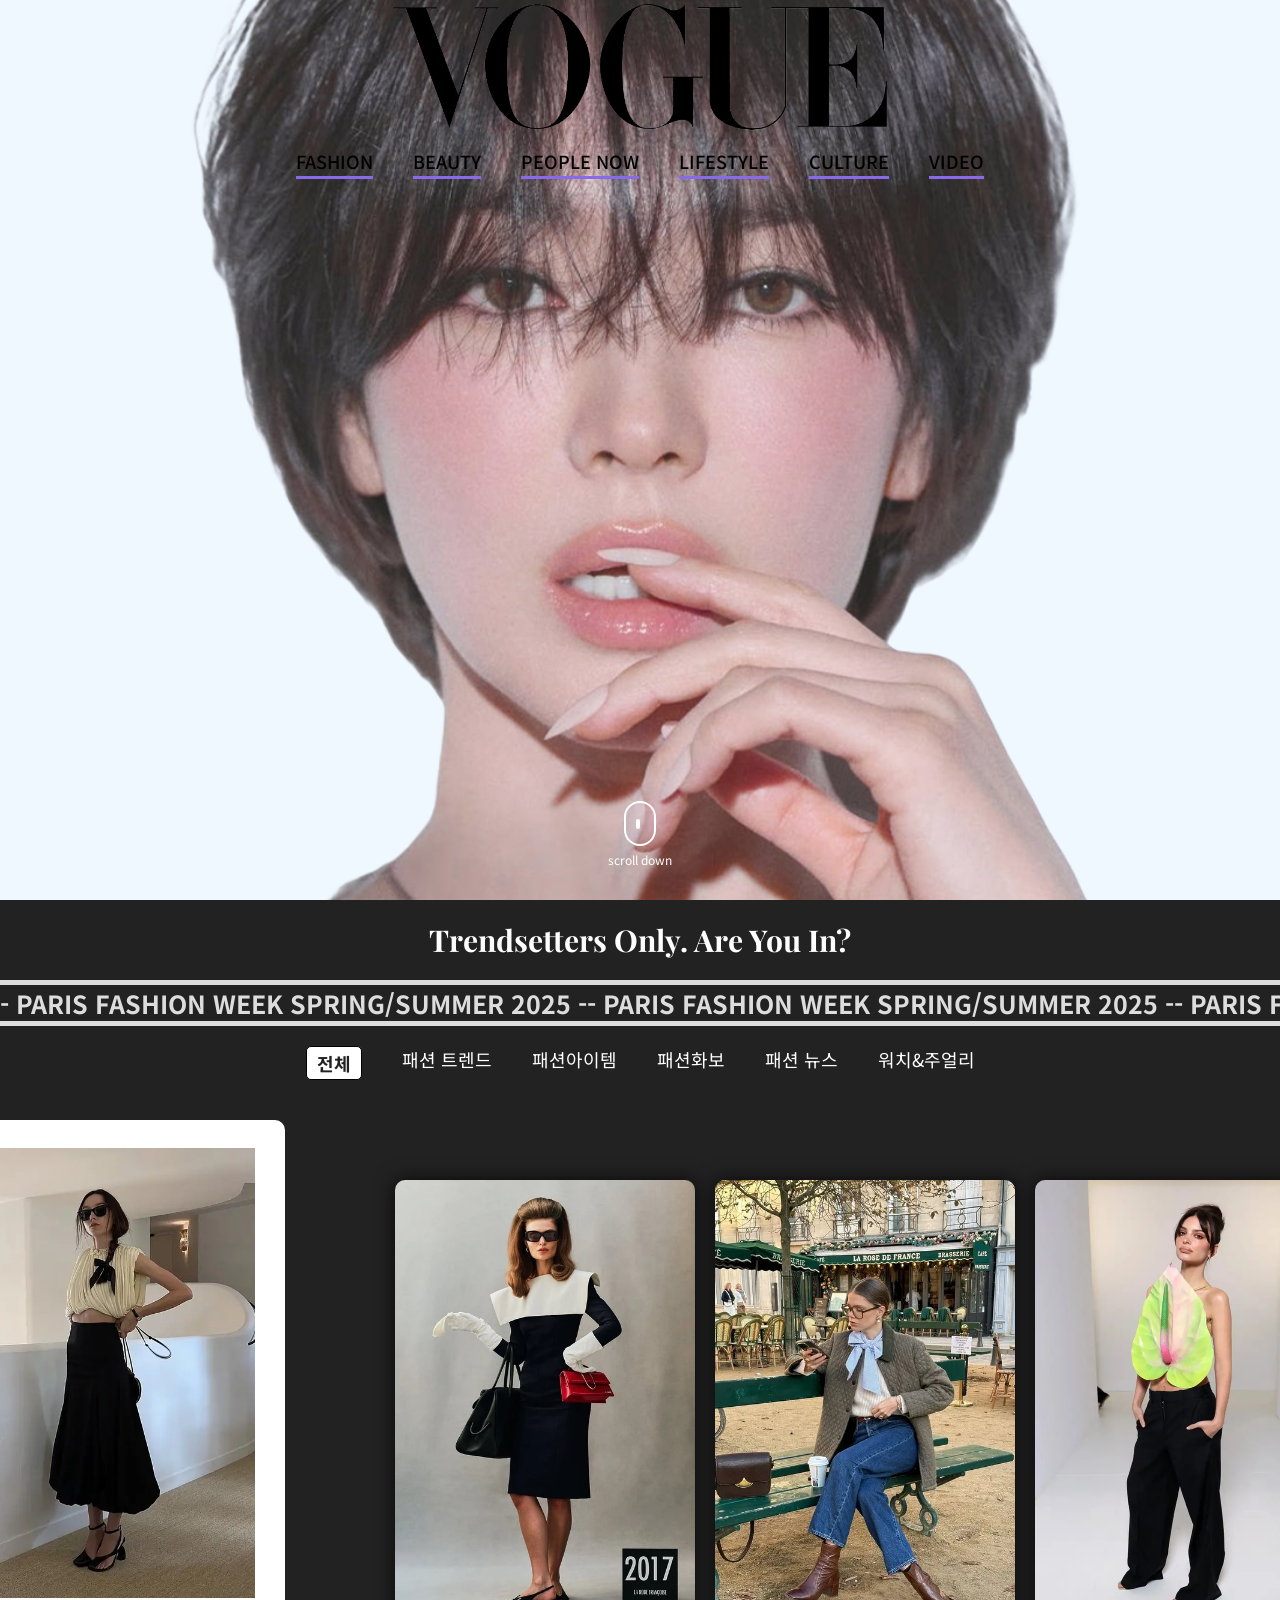
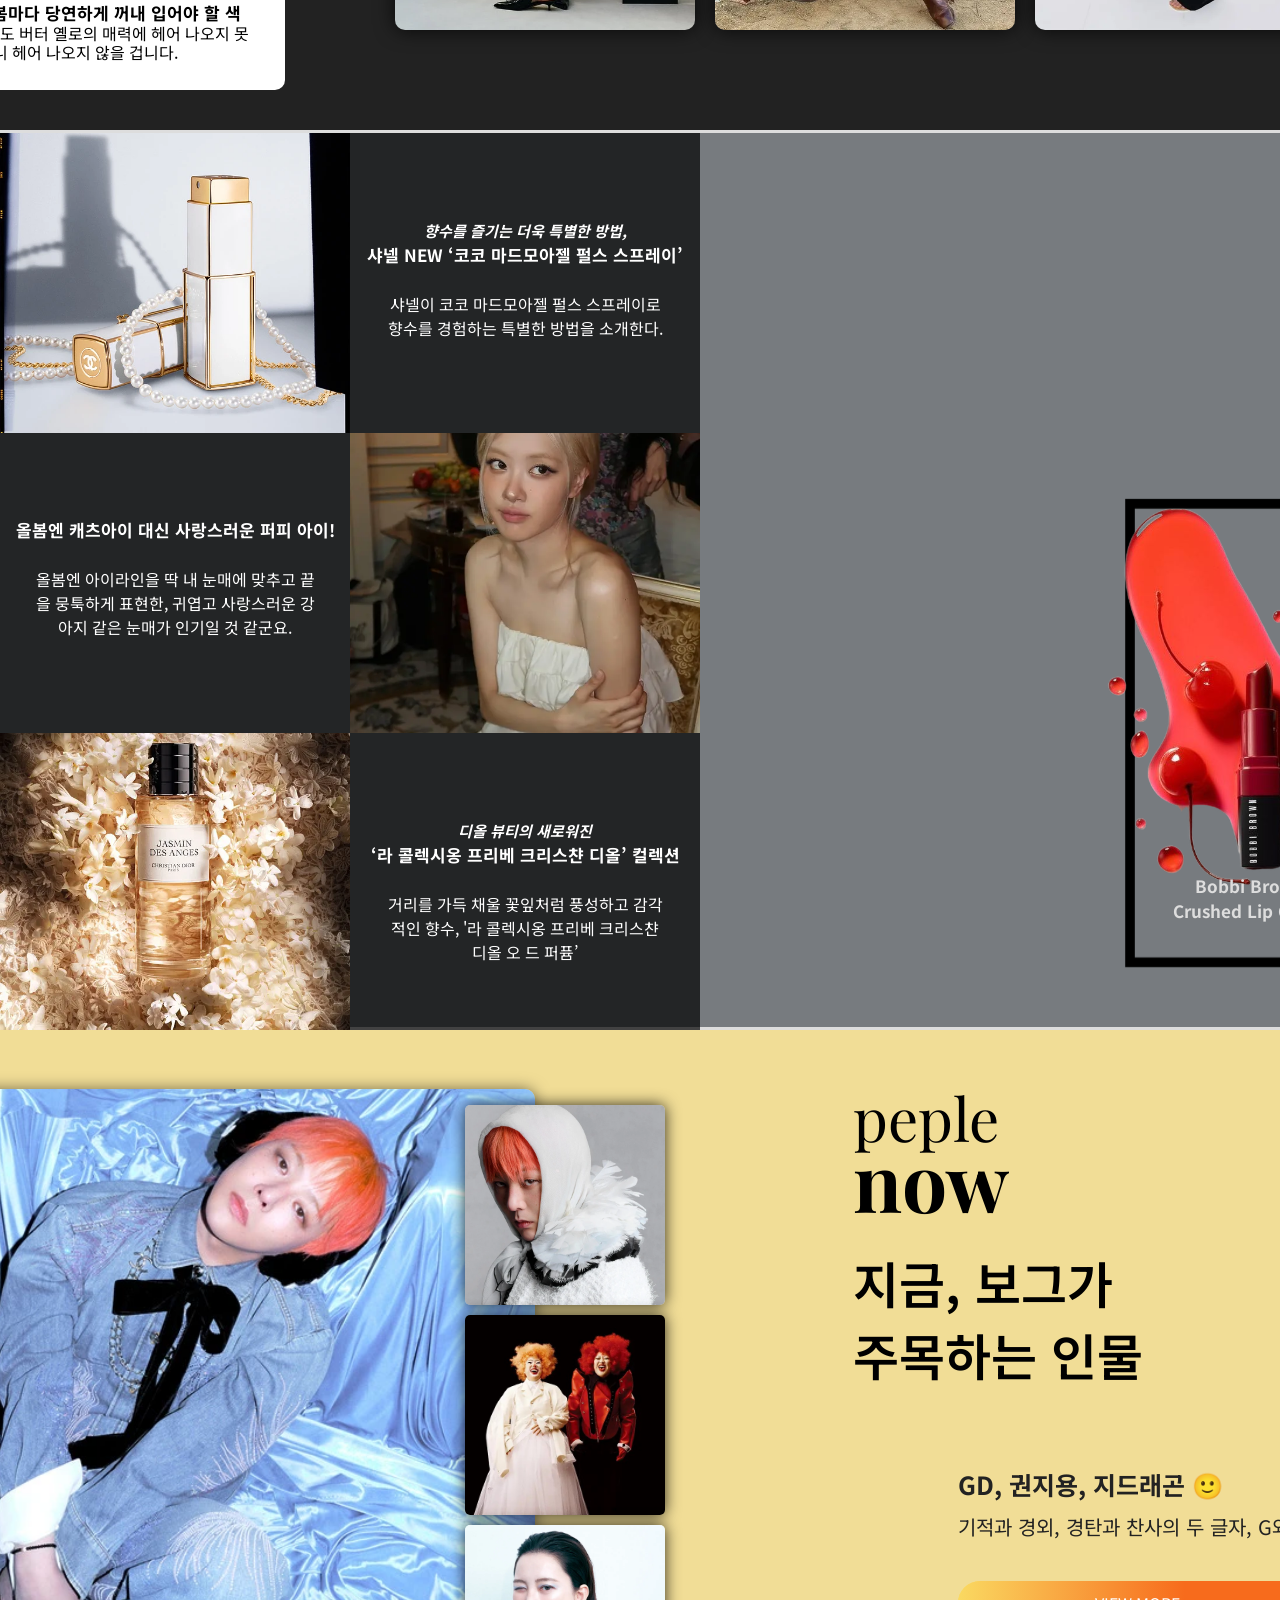
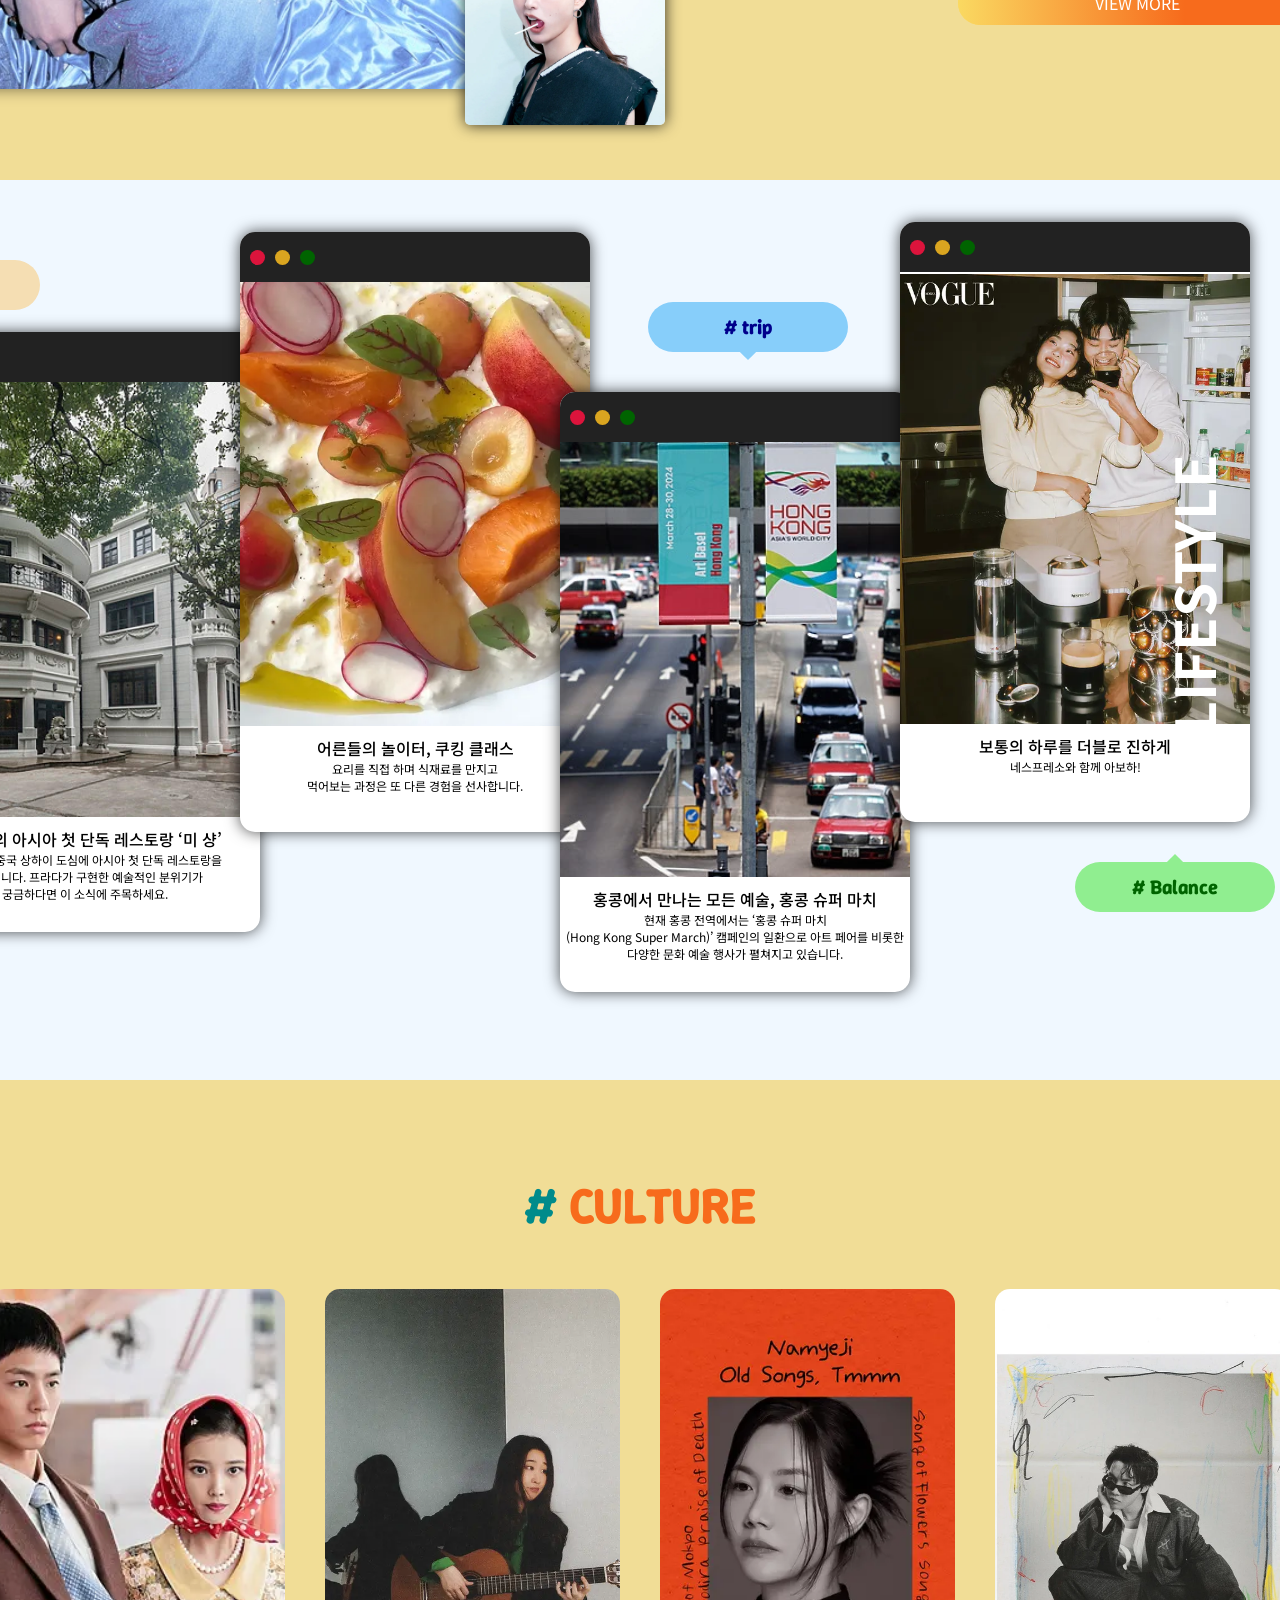
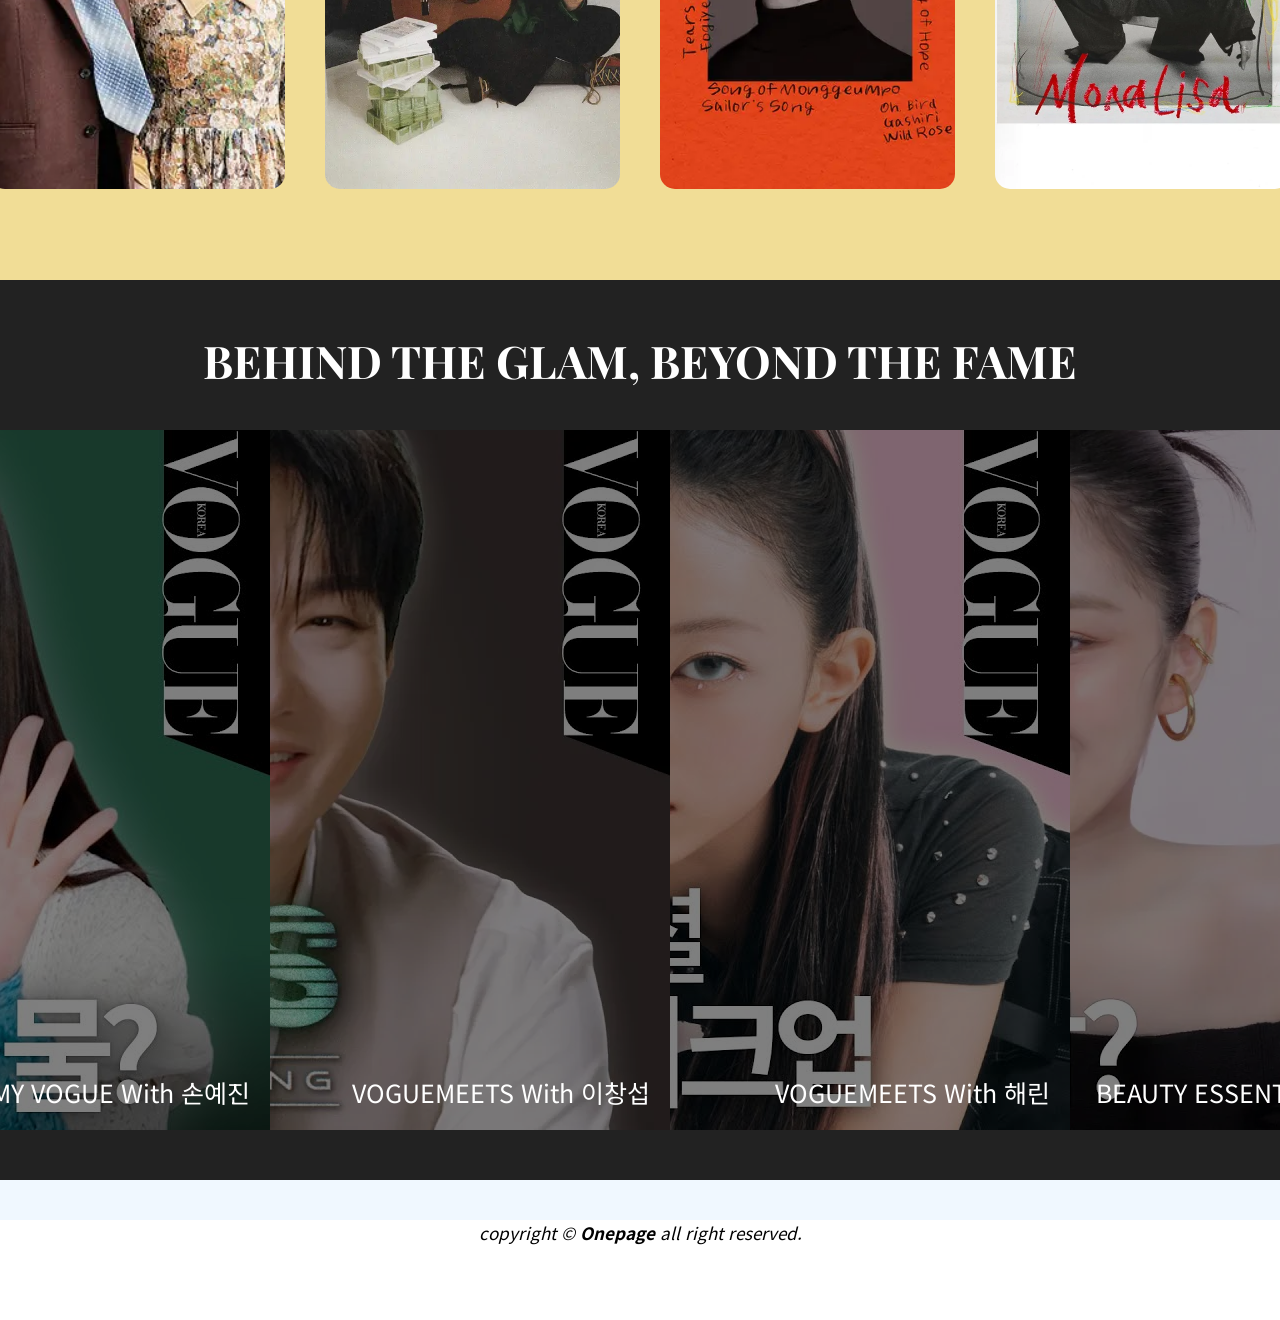
==== index.html @ 13b71324 "first" ====
<!DOCTYPE html>
<html lang="ko">
<head>
  <meta charset="UTF-8">
  <title>voge</title>
  <link rel="stylesheet" href="css/style.css">
</head>
<body>
  <div id="wrap">
    <!-- 인트로 -->
    <header>
      <div class="util-menu">
        <a href="#none">korea</a>
        <a href="#none">구독하기</a>
      </div>
      <nav>
        <div class="logo">
          <img src="image/VOGUE.png" alt="voge">
        </div>
        <ul class="top-menu">
          <li><a href="#none">FASHION</a></li>
          <li><a href="#none">BEAUTY</a></li>
          <li><a href="#none">PEOPLE NOW</a></li>
          <li><a href="#none">LIFESTYLE</a></li>
          <li><a href="#none">CULTURE</a></li>
          <li><a href="#none">VIDEO</a></li>
        </ul>
      </nav>
      <div id="header-inner">
        <!-- <div class="util-menu">
          <a href="#none">korea</a>
          <a href="#none">구독하기</a>
        </div>
        <nav>
          <div class="logo">
            <img src="image/VOGUE.png" alt="voge">
          </div>
          <ul>
            <li><a href="#none">FASHION</a></li>
            <li><a href="#none">BEAUTY</a></li>
            <li><a href="#none">PEOPLE NOW</a></li>
            <li><a href="#none">LIFESTYLE</a></li>
            <li><a href="#none">CULTURE</a></li>
            <li><a href="#none">VIDEO</a></li>
          </ul>
        </nav> -->
        
      </div>
    </header>

    <main>
      <!-- css로 배경이미지 full -->
      <div class="overlay">
        <div class="image image1">
          <img src="./image/coat1.png" alt="옷1" class="img-image1">
          <p></p>
        </div>

        <div class="image image2">
          <img src="./image/coat2.png" alt="옷2" class="img-image2">
          <p></p>
        </div>

        <div class="image image3">
          <img src="./image/shoes.png" alt="신발" class="img-image3">
          <p></p>
        </div>

        <div class="image image4">
          <img src="./image/lip.png" alt="립스틱" class="img-image4">
          <p></p>
        </div>
      </div>
      <div class="mouse">
        <div class="mouse-wheele"></div> <!-- 마우스 -->
        <span>scroll down</span>
      </div>
    </main>
    <!-- 패션 -->
    <section id="fashion">
      <div class="fashion-inner">
        <h2>trendsetters only. are you in?</h2>
        <div class="fashion-title"> <!-- 롤링 문자 -->
          <div class="title-wrap">- paris fashion week spring/summer 2025 -</div>
          <div class="title-wrap">- paris fashion week spring/summer 2025 -</div>
          <div class="title-wrap">- paris fashion week spring/summer 2025 -</div>
          <div class="title-wrap">- paris fashion week spring/summer 2025 -</div>
        </div>
        <ul class="fashion-menu">
          <li><a href="#none">전체</a></li>
          <li><a href="#none">패션 트렌드</a></li>
          <li><a href="#none">패션아이템</a></li>
          <li><a href="#none">패션화보</a></li>
          <li><a href="#none">패션 뉴스</a></li>
          <li><a href="#none">워치&주얼리</a></li>
        </ul>
        <div class="fashion-items">
          <div class="item-left">
            <div class="front">
              <img src="./image/fashion2.webp" alt="패션1">
              <div class="caption-main">
                <h3>이제 봄마다 당연하게 꺼내 입어야 할 색</h3>
                <p>올봄에도 버터 옐로의 매력에 헤어 나오지 못할, 아니 헤어 나오지 않을 겁니다.</p>               
              </div>
            </div>
            <div class="back">
              <img src="image/fa-front.jpg" alt="">
              <div class="back-inner">
                <p><b>PANTONE</b><br>
                  12-0730 TCX <br>
                  Creamed corn</p>
                <a href="#none">view more</a>
              </div>
            </div>
          </div>
          <div class="item-right">
            <div class="fas item1">
              <img src="./image/fashion1.webp" alt="">
              <div class="caption">
                <div class="caption">
                  <h4><em>아카이브에서 보물찾기!</em><br> 자크뮈스가 15주년을 기념하는 법</h4>
                  <p>
                    아카이브에서 보물찾기! <br> 2009년 파리에서 창립된 자크뮈스는 첫 컬렉션 발표 이후 15주년을 기념하는 인상적인 컬렉션 ‘Les 15 Ans’을 선보입니다.
                  </p>
                  <a href="">view more</a>
                </div>
              </div>
            </div>

            <div class="fas item2">
              <img src="./image/fashion4.webp" alt="">
              <div class="caption">
                <h4><em>봄옷이 고민이라면</em><br>, 우선 재킷과 청바지를 꺼내세요</h4>
                <p>
                  2025년 봄, 뭘 입으면 좋을지 고민하고 있다면 지체 없이 ‘재킷’과 ‘청바지’를 꺼내보세요. 올봄 내내 요긴하게 활용할 ‘재킷에 청바지’ 조합 다섯 가지를 소개합니다.
                </p>
                <a href="">view more</a>
              </div>
            </div>

            <div class="fas item3">
              <img src="image/fa5.webp" alt="">
              <div class="caption">
                <h4><em>올봄 멋 부리고 싶은 날은</em><br> 이모 조끼에 청바지!</h4>
                <p>할아버지와 할머니 옷장에서 이제 이모와 삼촌 옷장까지 눈길을 모은 듯합니다. 벨라 하디드의 룩을 보면 말이죠!</p>
                <a href="">view more</a>
              </div>  
              </div>         

              <!-- <div class="item4">
                <img src="image/fashion5.webp" alt="">
                <div class="caption">
                  <h4><em>올봄 멋 부리고 싶은 날은</em><br> 이모 조끼에 청바지!</h4>
                  <p>할아버지와 할머니 옷장에서 이제 이모와 삼촌 옷장까지 눈길을 모은 듯합니다. 벨라 하디드의 룩을 보면 말이죠!
                  </p>
                  <a href="">view more</a>
                </div>  
              </div>    -->    
          </div>
        </div>

      </div>
    </section>

    <!-- 뷰티 -->
    <section id="beauty">
      <div class="beauty-inner">
        <div class="beauty-title"><!-- 롤링문자 -->
          <div class="title-wrap">vogue ------ <em>beauty</em> ------</div>
          <div class="title-wrap">vogue ------ <em>beauty</em> ------</div>
          <div class="title-wrap">vogue ------ <em>beauty</em> ------</div>
          <div class="title-wrap">vogue ------ <em>beauty</em> ------</div>
      </div>
      <div class="beauty-items">
        <div class="box box1">
          <div class="beuty-img">
            <img src="image/beauty1.webp" alt="">
            <a href="#none" class="box-btn">Read more</a>
          </div>
          <div class="desc">
            <h4><em>향수를 즐기는 더욱 특별한 방법,</em><br> 샤넬 NEW ‘코코 마드모아젤 펄스 스프레이’</h4>
            <p>샤넬이 코코 마드모아젤 펄스 스프레이로 향수를 경험하는 특별한 방법을 소개한다.</p>
          </div>
        </div>

        <div class="box box2">
          <div class="beuty-img">
            <img src="image/beauty4.webp" alt="">
            <a href="#none" class="box-btn" >Read more</a>
          </div>
          <div class="desc">
            <h4>올봄엔 캐츠아이 대신 사랑스러운 퍼피 아이!</h4>
            <p>올봄엔 아이라인을 딱 내 눈매에 맞추고 끝을 뭉툭하게 표현한, 귀엽고 사랑스러운 강아지 같은 눈매가 인기일 것 같군요.</p>
          </div>
        </div>

        <div class="box box3">
          <div class="beuty-img">
            <img src="image/beauty2.webp" alt="">
            <a href="#none" class="box-btn">Read more</a>
          </div>
          <div class="desc">
            <h4><em><br>디올 뷰티의 새로워진 </em><br>‘라 콜렉시옹 프리베 크리스챤 디올’ 컬렉션</h4>
            <p>거리를 가득 채울 꽃잎처럼 풍성하고 감각적인 향수, '라 콜렉시옹 프리베 크리스챤 디올 오 드 퍼퓸’</p>
          </div>
        </div>

        <!-- <div class="box box4">
          <div class="image">
            <img src="image/beauty5.webp" alt="">
          </div>
          <div class="desc">
            <h4><em>샤넬의</em> <br>2025 까멜리아 퓨투라 메이크업 컬렉션</h4>
            <p>까멜리아에서 영감 받은 섬세하고 미래지향적인 컬러의 오디세이</p>
          </div>
        </div> -->
      </div>
  
      <!-- 우측 메뉴 리스트 -->
      <div class="right-content">
        <ul class="beauty-menu">
          
            <li><a href="#none">전체</a></li>
            <li><a href="#none">뷰티 트렌드</a></li>
            <li><a href="#none">뷰티아이템</a></li>
            <li><a href="#none">웰니스</a></li>
            <li><a href="#none">뷰티화보</a></li>
        </ul>
        <div class="beauty-card">
          <div class="card-beat">
            <div class="card-front">
              <p>Bobbi Brown <br>Crushed Lip Collar</p>
            </div>
            <div class="outline"></div>
            <div class="card-back">
              <div class="card-text">
                <p>부드러운 세미 매트 <br> 텍스처로 완벽 밀착</p>
                <a href="#none">view more</a>
              </div>
              <div class="outline"></div>
            </div>
          </div>
        </div>
      </div>
    </section>


    <section id="pepole-now">
      <div class="people-inner">
        <div class="people-content">
          <img src="image/people1.webp" alt="권지용" class="thumbnail  thumbnail1">
          <img src="image/people2.jpg" alt="송은이 김숙" class="thumbnail  thumbnail2">
          <img src="image/people3.webp" alt="정유미" class="thumbnail  thumbnail3">
        <div class="hover-img">
          <img src="image/detail-img.webp" alt="권지용 상세 이미지" class="peo-img1">
          <img src="image/detail-img2.webp" alt="송은이 김숙 상세 이미지" class="peo-img2">
          <img src="image/detail-img3.webp" alt="상세 이미지" class="peo-img3">
        </div>
        <div class="hover-text">
          <div class="peo-text1">
            <h3>GD, 권지용, 지드래곤 🙂</h3>
            <p>기적과 경외, 경탄과 찬사의 두 글자, G와 D.</p>
            <a href="#none" class="people-btn">view more</a>
          </div>
          <div class="peo-text2">
            <h3>송은이와 김숙,<br> 광대는 그렇게 태어난다</h3>
            <p>기우리는 광대를 자처해요. 남을 웃기는 일은 누가 시킨다고, 가르쳐준다고 되지 않아요. 그렇게 태어나는 거죠.</p>
            <a href="#none" class="people-btn">view more</a>
          </div>
          <div class="peo-text3">
            <h3>정유미,<br> “그렇게 일 잘하는 사람들을 곁에서 볼 수 있어 행운이었죠”</h3>
            <p>정유미는 사소한 아픔에 매몰되는 대신 ‘사람’과 ‘관계’에서 행복을 찾는다.</p>
            <a href="#none" class="people-btn">view more</a>
          </div>
        </div>
        </div>
      </div>
      <div class="right-text">
        <h2>peple <br> <b>now</b></h2>
        <h3>지금, 보그가 주목하는 인물</h3>
      </div>
    </section>

  <section id="lifestyle">
    <div class="lifestyle-inner">
      <div class="life-card">
        <div class="life card1">
          <span class="life-btn">
            <em></em>
            <em></em>
            <em></em>
          </span>
          <b># Habits</b>
          <img src="image/life1.webp" alt="레스토랑">
          <h4>프라다의 아시아 첫 단독 레스토랑 ‘미 샹’</h4>
          <p>프라다가 중국 상하이 도심에 아시아 첫 단독 레스토랑을 <br> 선보입니다. 프라다가 구현한 예술적인 분위기가 <br> 궁금하다면 이 소식에 주목하세요.</p>
          <a href="#none" class="bottom-btn">See More</a>
        </div>
  
        <div class="life card2">
          <span class="life-btn">
            <em></em>
            <em></em>
            <em></em>
          </span>
          <img src="image/life2.webp" alt="음식">
          <h4>어른들의 놀이터, 쿠킹 클래스</h4>
          <p>요리를 직접 하며 식재료를 만지고 <br> 먹어보는 과정은 또 다른 경험을 선사합니다.</p>
          <a href="#none" class="bottom-btn">See More</a>
        </div>
  
        <div class="life card3">
          <span class="life-btn">
            <em></em>
            <em></em>
            <em></em>
          </span>
          <b># trip</b>
          <img src="image/life3.webp" alt="홍콩여행">
          <h4>홍콩에서 만나는 모든 예술, 홍콩 슈퍼 마치</h4>
          <p>현재 홍콩 전역에서는 ‘홍콩 슈퍼 마치<br>(Hong Kong Super March)’ 캠페인의 일환으로 아트 페어를 비롯한 다양한 문화 예술 행사가 펼쳐지고 있습니다.</p>
          <a href="#none" class="bottom-btn">See More</a>
        </div>    

        <div class="life card4">
          <span class="life-btn">
            <em></em>
            <em></em>
            <em></em>
          </span>
          <b># Balance</b>
          <img src="image/life4.webp" alt="커피를 마시는 연인">
          <h4>보통의 하루를 더블로 진하게</h4>
          <p>네스프레소와 함께 아보하!</p>
          <a href="#none" class="bottom-btn">See More</a>
        </div>         
      </div>
      <div class="life-title">#lifestyle</div>
    </div>
  </section>

  <section id= "culture">
    <h2><em>#</em> culture</h2>
    <div class="culture-card">
      <div class="cult culture1">
        <img src="image/cult1.webp" alt="폭싹속았수다">
        <div class="sub text1">
          <h4><em>인류애를 충전해드립니다,</em> <br>‘폭싹 속았수다’</h4>
          <p>'폭싹 속았수다'는 인생의 찬란함과 쓸쓸함을 모두 담아낸 작품이다. <br>아기자기한 소동극, 왁자한 농담, <br> 고난과 치욕, 희망과 성취, 애끓는 비애가 교차한다</p>
          <a href="#none" class="cul-btn btn1">view more</a>
        </div>
      </div>

      <div class="cult culture2">
        <img src="image/cult2.webp" alt="가수 강아솔">
        <div class="sub text2">
          <h4>최우수 포크 노래의 강아솔</h4>
          <p>한국대중음악상 최우수 포크 노래 부문에 선정된 강아솔. 그녀는 아무도 없는 곳에서, 모두가 있는 곳으로 간다.</p>
          <a href="#none" class="cul-btn btn2">view more</a>
        </div>
      </div>

      <div class="cult culture3">
        <img src="image/cult3.webp" alt="재즈가수 남예지">
        <div class="sub text3">
          <h4>최우수 재즈 보컬 음반의 남예지</h4>
          <p>남예지가 2025 한국대중음악상 최우수 재즈 보컬 음반 부문을 수상했다. 여정을 통해 발견한, 틈 속의 오래된 노래다.</p>
          <a href="#none" class="cul-btn btn3">view more</a>
        </div>
      </div>     
      
      <div class="cult culture4">
        <img src="image/cult4.webp" alt="제이홉">
        <div class="sub text4">
          <h4>제이홉의 ‘모나리자’</h4>
          <p>제이홉의 축복이 끝이 없군요. 그가 곧 새 노래로 돌아옵니다.</p>
          <a href="#none" class="cul-btn btn4">view more</a>
        </div>
      </div>   
    </div>
  </section>

  <section id= "video">
    <h1>Behind the glam, beyond the fame</h1>
    <div class="video-inner">
      <div class="left-image">
        <h1># MY VOGUE</h1>
      </div>
      <ul class="right-item">
        <li data-title="MY VOGUE with 손예진">
          <div class="vid content1">
            <h2>손예진이 10년째 비밀을 유지한 향수 정보 단독 입수!</h2>
            <img src="image/video1.jpg" alt="손예진 영상">
            <div class="play-button">▶</div>
          </div>
        </li>
      
        <li data-title="VOGUEMEETS with 이창섭">
          <div class="vid content2">
            <h2>이창섭은 정말 극내성일까? 그의 모든 소문을 밝힌다!</h2>
            <img src="image/video2.webp" alt="이창섭 영상">
            <div class="play-button">▶</div>
          </div>
        </li>

        <li data-title="VOGUEMEETS with 해린">
          <div class="vid content3">
            <h2>디올 뷰티 디렉터가 K-팝 아이돌 해린을 메이크업한다면?</h2>
            <img src="image/video3.jpg" alt="해린 영상">
            <div class="play-button">▶</div>
          </div>
        </li>

        <li data-title="BEAUTY ESSENTIALS with 류진">
          <div class="vid content4">
            <h2>있지 류진이 1초 만에 간장계란밥 만드는 법?</h2>
            <img src="image/video4.webp" alt="류진 영상">
            <div class="play-button">▶</div>
          </div>
        </li>
      </ul>
    </div>
  </section>

  <footer>
    <address>
      copyright &copy; <strong>Onepage</strong> all right reserved.
    </address>
  </footer>
  </div>
</body> 
</html>
---- css/style.css ----
@import url(reset.css);
@import url(font.css);
@import url(layout.css);
@import url('https://cdnjs.cloudflare.com/ajax/libs/font-awesome/6.5.1/css/all.min.css');
@import url('https://fonts.googleapis.com/css2?family=Playfair+Display:ital,wght@0,400..900;1,400..900&display=swap');
@import url('https://fonts.googleapis.com/css2?family=Winky+Sans:ital,wght@0,300..900;1,300..900&display=swap');
@import url('https://fonts.googleapis.com/css2?family=Oregano:ital@0;1&display=swap');

header{
  position: fixed;
  top: 0;
  left: 0;
  width: 100%;
  z-index: 10;
}

main{
  height: 100vh;
  background: url(../image/main.png) no-repeat center/cover fixed;
  background-size:100vh auto;
  transition: 1s;
  position: relative;
}

/* header hover effect -----------------------------*/
/* 메인변경 및 로고 메뉴바 노출 */

#wrap:hover header{
  background-color: rgba( 255, 255, 255, 0.8)
}
#wrap:hover main{
  background: url(../image/small-mainimg.png) no-repeat center/contain fixed;
}
#wrap:hover .overlay{
  opacity: 1;
  visibility: visible;
  z-index: 1;
}

#wrap:hover .util-menu{
  display: flex;
}
#wrap:hover .logo img{
  width: 150px
}
#wrap:hover header ul li{
  display: block;
  width: 100%; }


/* 오버레이 -----------------------------------*/
.overlay {
  position: relative;;
  top: 0;
  left: 0;
  width: 100%;
  height: 100%;
  display: flex;
  justify-content: center;
  align-items: center;
  z-index: 10;
  opacity: 0;
  visibility: hidden;
}


.overlay .image {
  position: absolute;
  text-align: center;
  animation: plus 4s infinite;
  /* border: 1px solid #000; */
  animation-iteration-count: 1; 
  animation-fill-mode: forwards; 
}

.overlay .image img {
  width: 80%;
  max-width: 300px; 
}

/* 헤더 메뉴  */
.top-menu li{
  display: inline-block;
  width: auto;
  position: relative;
  display: flex;
  justify-content: space-around;
  /* display: none; */
}
.top-menu li::before{
  content: '';
  position: absolute;
  bottom: -5px;
  left: 0;
  width: 100%;
  height: 3px;
  transition: 0.5s;
  background-color: #886AEA;
}


/* 공통 문구 및 버튼  */
.overlay .image p::before{
  content: '\f02c';
  font-family: fontawesome;
  font-size: 30px;
  line-height: 35px;
  
}
.overlay .image p {
  display: flex; 
  justify-content: center;
  align-items: center;
  position: absolute;
  bottom: -20px;
  left: 30px;
  width: 60px; 
  height: 50px;
  border-radius: 50%; 
  background: linear-gradient(to bottom, #323232 0%, #3F3F3F 40%, #1C1C1C 150%), linear-gradient(to top, rgba(255,255,255,0.40) 0%, rgba(0,0,0,0.25) 200%);
  background-blend-mode: multiply;
  color: #fff;
  font-size: 30px; 
  font-weight: bold;
  transition: all 0.3s; 
  
}

.overlay .image:hover p {
  width: max-content;
  border-radius: 10px;}

.overlay .image:hover p::before {
  content: 'Guerlain Kiss Be Glow Oil 258 rose glow';
  font-family: "Oregano", cursive;
  font-size: 17px; 
  line-height: 1.5;
  color: #fff; 
  padding: 10px;
  text-align: center; }

  .overlay .image1:hover p::before{
    content: 'FENDI - FDD297AUQFF1RXA';}
  .overlay .image2:hover p::before{
    content: 'FENDI - FZXD24ATPWF1RX9';}
  .overlay .image3:hover p::before{
    content: 'FENDI - Red Wing SS25';}

    
    /* 개별 이미지 위치 설정 */
    .overlay .image1 {
      top: 20%;
      left: 10%;
      
    }
    
    .overlay .image2 {
      top: 30%;
      right:10%;

    }

    .overlay .image3 {
      top: 70%;
      right:15%;

    }

    .overlay .image4 {
      top: 60%;
      left:10%;
  
    }

    /* 이미지 순차적으로 나오게 설정 */
  .overlay .image1 {animation-delay: 0.5s; }
  .overlay .image2 {animation-delay: 1s;}
  .overlay .image3 {animation-delay: 1.5s; }
  .overlay .image4 {animation-delay: 2s;}

@keyframes plus{
  0%{opacity: 0; transform: translateY(0);}
  50%{transform: translateY(15px);}
  100%{transform: translateY(0);}
}


/* 각 이미지에 대한 fadeIn 애니메이션 */
@keyframes fadeIn {
  0% {
    opacity: 1; 
    transform: translateY(0px); 
  }
  100% {
    opacity: 1;
    transform: translateY(10px); 
  }
}

/* 마우스 휠 설정 */
main{position: relative;
}

@keyframes mouse-wheele-ani{
  0% {transform: translateY(0);}
	50% {transform: translateY(-10px);}
	100% {transform: translateY(0);}
}

.mouse{
  position: absolute;
  bottom: 30px;
  left: 50%;
	transform: translateX(-50%);
}
.mouse .mouse-wheele{  /* 마우스모양 */
  border: 2px solid #fff;
  width: 32px;
	height: 45px;
  border-radius: 30px;
  position: relative;
  margin: auto;
}
.mouse .mouse-wheele:before{ 
  content: '';
  position: absolute;
  top: 50%;
  left: 43%;
  transform: translate(-50%,-50%);
  width: 4px;
  height: 10px;
  background-color: #fff;
  border-radius: 5px;
  animation: mouse-wheele-ani 1.2s linear infinite;
}
.mouse span{
  color: #fff;
	font-size: 12px;
}


/* fashion */
@keyframes title-ani{
  0%{transform: translateX(0);}
  100%{transform: translateX(-100%);}
}
.fashion-menu li{
  display: inline-block;
  width: auto;
  position: relative;
  font-size: 18px;
  z-index: 10;
}
.fashion-menu li::before{
  content: '';
  position: absolute;
  bottom: 15px;
  left: 0;
  width: 0;
  height: 10px;
  background-color: darkorange;
  transition: 0.5s;
  z-index: -1;
}

.fashion-menu li:hover::before {
  width: 100%
}

.fashion-menu li:nth-child(1){
  border: 1px solid #000;
  padding: 3px 10px;
  background-color: #fff;
  color: #222;
  font-weight: bold;
  border-radius: 5px;
}


.fashion-title{
  border: 5px solid #ddd;
  border-width: 5px 0;
  width: 100%;
  display: flex;
  white-space: nowrap;
  font-size: 25px;
  font-weight: bold;
  color: #ddd;
  overflow: hidden;
}
.fashion-title .title-wrap{
  animation: title-ani 10s linear infinite;
  text-transform: uppercase;
}
.fashion-title:hover .title-wrap{
  animation-play-state: paused;
  color: #F1DD96;
  cursor: pointer;
}

.fashion-items{
  display: flex;
  justify-content: space-between;
  align-items: center;
  margin: 40px;
  position: relative;
}

.item-left{
  flex: 1;
  /* border: 1px solid #000; */
  background-color: #fff;
  width: 350px;
  padding: 20px;
  height: 570px;
  display: flex;
  flex-direction: column;
  justify-content: center;
  align-items: center;
  margin-right: 100px;
  border-radius: 10px;
  transform-style: preserve-3d;
  transition: 0.5s;
}

.item-left .back{
  position: absolute;
  padding: 20px;
  top: 0;
  left: 0;
  width: 100%;
  height: 100%;
  background-color: #fff;
  border-radius: 10px;
  transform: rotateY(180deg); 
  backface-visibility: hidden;
}

.item-right{
  flex: 3;
  display: flex;
}
.item-right .item1, .item2, .item3, .item4{
  width: 300px;
  height: 450px;
  overflow: hidden;
  border-radius: 10px;
  margin: 10px;
  position: relative;
  box-shadow: 0 0 20px rgba(0, 0, 0, 0.8);
}

.fashion-items .caption{
  position: absolute;
  bottom : 0;
  left: 0;
  width: 100%;
  height: 100%;
  display: flex;
  flex-direction: column;
  justify-content: flex-end;
  align-items: center;
  color: #fff;
  overflow: hidden; 
  text-overflow: ellipsis;
  line-height: 20px;
  background-color: rgba(0, 0, 0, 0.5);
  font-weight: normal;
  font-size: 14px;
  opacity: 0;
}

.caption:hover{
  opacity: 1;
}
.caption-main{
  line-height: 1.2;
}
.caption-main h3{
  font-size: 17px ;
  font-weight: bold;
}
.item-left .front img{
  width: 300px;
  height: 450px;
  object-fit: cover;
}

.item-left .back p{
  font-size: 18px;
  text-align: center;
  margin-top: 20px;
}
.item-left .back img{
  width: 270px;
  height: 350px;
}
.item-left:hover{transform: rotateY(180deg)}

.fas img{
  width: 300px;
  height: 450px;
  object-fit: cover;
}
.fas a{
  display: block;
  border: 1px solid #fff;
  display: block;
  padding: 5px 70px;
  margin: 20px 0;
  text-align: center;
  border-radius: 30px;
}

.item-right .fas:hover{
  transform: translateY(-20px);
}

.back{
  border: 1px solid #000;
  border-width: 20px;
  border-color: #F1DD96;
}
.back-inner{
  display: flex;
  flex-direction: column;
  justify-content: flex-end; 
  background-color: #fff;
  border-radius: 10px;
  margin-top: -10px;
}
.back a{
  /* border: 1px solid #000; */
  display: block;
  padding: 10px 90px;
  margin-top: 5px;
  text-align: center;
  border-radius: 30px;
  background-image: linear-gradient(120deg, #f6d365 0%, #fda085 100%);
} 


.caption h4{
  font-size: 18px;
  margin-bottom: 10px;
  text-align: center;
}

.caption h4 em{
  font-size: 12px;
}

.caption p{
  margin-bottom: 20px;
  width: 250px;
}

/* beauty --------------------------------------------------*/

.beauty-title{
  border: 5px solid #ddd;
  border-width: 5px 0;
  width: 64%;
  height: 60px;
  display: flex;
  white-space: nowrap;
  font-size: 30px;
  font-weight: bold;
  color: #fff;
  overflow: hidden;
  transform: rotate(90deg);
  transform-origin: left top;
}
.beauty-title .title-wrap{
  animation: title-ani 10s linear infinite;
  text-transform: uppercase;
}
.beauty-title:hover .title-wrap{
  animation-play-state: paused;
  color: #000;
  cursor: pointer;
}
.beuty-img {
  width: 400px;
  height: 300px;
  overflow: hidden;
  position: relative;
}
.box img{
  width: 100%; 
  height: 100%; 
  object-fit: cover;
  transition: 0.3s;
}

.box .box-btn{
  position: absolute;
  top: 50%;
  left: 50%;
  transform: translate(-50%, -50%);
  padding: 10px 15px;
  border-radius: 30px;
  display: block;
  overflow: hidden;
  opacity: 0;
}
.box-btn:before{
  content: '';
  position: absolute;
  top: 0;
  left: 0;
  z-index: -1;
  width: 100%;
  height: 100%;
  background-image: linear-gradient(-225deg, #65379B 0%, #886AEA 53%, #6457C6 100%);
  transition: 0.35s;
}
.box:hover .box-btn{
  opacity: 1;
  box-shadow: 0 0 15px rgba(0, 0, 0, 0.3);
}
.box:hover .box-btn:before{transform: scale(3);}

.box:hover img{
  transform: scale(1.2);
  filter: grayscale();
}
.desc h4 {
  font-size: 17px;
  font-weight: bold;
  margin-bottom: 15px;
}
.desc h4 em {
  font-size: 15px;
  font-weight: bold;
  margin-bottom: 10px;
}
.desc p{
  padding: 10px;
  width: 300px;
}

.beauty-menu li{
  display: inline-block;
  width: auto;
  position: relative;
}
.beauty-menu li::before{
  content: '';
  position: absolute;
  bottom: -5px;
  left: 0;
  width: 0;
  height: 3px;
  background-color: #F1DD96;
  transition: 0.5s;
}

.beauty-menu li:hover::before {
  width: 100%
}

.beauty-menu li:nth-child(1){
  border: 1px solid #000;
  padding: 3px 10px;
  background-color: #222;
  color: white;
  border-radius: 5px;
}

/* 뷰티 3d효과 */
.beauty-inner{
  width: 1400px;
  height: inherit;
  margin: auto;
  display: flex;
  justify-content: space-between;
  margin: auto;
}
.beauty-card{
  width: 300px;
  aspect-ratio: 9/16;
  perspective: 1000px;
}

.card-beat{
  width: inherit;
  height: 100%;
  position: relative;
  transform-style: preserve-3d;
  transition: 4s;
}
.card-beat>div{
  position: absolute;
  width: inherit;
  height: 100%;
  display: flex;
  justify-content: center;
  align-items: center;
  transform-style: preserve-3d; 
}

.card-beat>div .outline {
  position: absolute;
	width: 85%;
	height: 90%;
  border: 10px solid #000;
  transform: translateZ(25px);
}


.card-beat .card-front{
  background-image: url(../image/lip-front.png);
  background-position: center;
  background-size: cover;
}
.card-beat .card-front p{
  margin-top: 330px;
  text-align: center;
  font-size: 17px;
  font-weight: bold;
  color: #ddd;
}

.card-beat .card-back{
  background: url(../image/lip-back.png);
  background-size: cover;background-position: right center;
  transform: rotateY(180deg);
  backface-visibility: hidden;
  background-color: #222;
}

.card-back P{
  color: #fff;
  text-align: center;
  margin-bottom: 40px;
}
.card-back a{
  display: block;
  padding: 10px 50px;
  margin-top: 10px;
  text-align: center;
  border-radius: 30px;
  color: #fff;
  background-image: linear-gradient(to right, #b8cbb8 0%, #b8cbb8 0%, #b465da 0%, #cf6cc9 33%, #ee609c 66%, #ee609c 100%);
  cursor: pointer;
}



.beauty-card:hover .card-beat{transform: rotateY(180deg);}
.card-beat a:hover{
  opacity: 1;
  box-shadow: 0 0 15px rgba(0, 0, 0, 0.3);
  background-image: linear-gradient(-225deg, #65379B 0%, #886AEA 53%, #6457C6 100%);
}

/* people */
.people-content{
  display: flex;
  flex-direction: column;
  gap: 10px;
  width: 350px;
  position: absolute;
  top: 10%;
  left: 50%;
  transform: translateX(-50%);
  z-index: 10;
}

.people-content img{
  display: block;
  width: 200px;
  height: 200px;
  object-fit: cover;
  border-radius: 5px; 
  box-shadow: 0 0 15px rgba(0, 0, 0, 0.8);
}

.hover-img img {
  position: absolute;
  top: 7%;
  left: -150%;
  width: 700px;
  height: 600px;
  display: block;
  object-fit: cover;
  transform: translate(-15%,-10%);
  transition: opacity 0.3s, transform 0.3s;
  border-radius: 10px;
  box-shadow: 0 0 15px rgba(0, 0, 0, 0.5);
  background-size: cover;
  background-position: center;
  z-index: -1;
}

.hover-text {
  position: absolute;
  bottom:30%;
  left: 135%;
  width: 400px;
  height: 200px;
  color: #222;
  padding: 20px;
  opacity: 1;
  transition: opacity 0.3s ease;
}

.hover-text h3{
  font-size: 25px;
  font-weight: bold;
  margin-top: 100px;
}
.hover-text p{
  font-size: 20px;
  margin-top: 10px;
}
.hover-text a{
  display: block;
  padding: 10px;
  text-align: center;
  margin-top: 40px;
  position: relative;
  text-transform: uppercase;
  transition: 0.35s;
}

.people-btn{
  padding: 10px 30px;
  border-radius: 30px;
  overflow: hidden;
  color: #fff;
  transition: 0.35s;
}
.people-btn::before{
  content: '';
  position: absolute;
  top: 0;
  left: 0;
  z-index: -1;
  width: 100%;
  height: 100%;
  background-color: #FAD961;
  background-image: linear-gradient(90deg, #FAD961 0%, #F76B1C 63%);
  transition: 0.35s;
}

/* hover-effcet */

.people-btn:hover{
  box-shadow: 0 0 15px rgba(0, 0, 0, 0.3);}
.people-btn:hover:before{transform: scale(3);}

.thumbnail:hover{
  box-shadow: inset 15px 15px 15px rgba(0, 0, 0, 0.2),
  inset -15px -15px 15px white;
  transform: scale(1.2);
  transition: transform 0.3s ease;
}

/* 이미지, 텍스트 변경 */
.hover-img img, .hover-text > div {
  display: none; 
}

.hover-img .peo-img1,
.hover-text .peo-text1{
  display: block;
}

.thumbnail2:hover ~ .hover-img .peo-img2,
.thumbnail2:hover ~ .hover-text .peo-text2 {
  display: block;
}

.thumbnail3:hover ~ .hover-img .peo-img3,
.thumbnail3:hover ~ .hover-text .peo-text3 {
  display: block;
}


.thumbnail2:hover ~ .hover-text .peo-text1,
.thumbnail2:hover ~ .hover-text .peo-text3 {
  display: none
}
.thumbnail3:hover ~ .hover-text .peo-text1,
.thumbnail3:hover ~ .hover-text .peo-text2{
  display: none
}

/* 텍스트 꾸미기 */
.right-text h2{
  font-size: 60px;
  margin-top: 60px;
  line-height: 0.9;
  font-family: "Playfair Display", serif;
}

.right-text h2 b{
  font-size: 80px;
  font-weight: bold;
}

.right-text h3{
  font-size: 50px;
  margin-top: 30px;
  width: 300px;
  font-weight: 600;
}

/* life */
.life-btn {
  display: flex;
  justify-content: flex-start; 
  align-items: center;
  position: absolute;
  top: 0;
  left: 0;
  padding: 10px;
  gap: 10px;                  
  width:100%;
  height: 50px;
  flex-wrap: nowrap;
  background-color: #222;
  border-radius: 15px 15px 0 0 ;
}
.life-btn em {
  display: flex;
  justify-content: center;
  align-items: center;
  width: 15px;                 
  height: 15px;                
  border-radius: 50%;          
  color: white;               
  font-size: 18px;             
  background-color: #333;      
  text-align: center;          
  cursor: pointer;            
  transition: background-color 0.3s ease;
}
.life-btn em:nth-child(1){
  background-color: crimson;
}
.life-btn em:nth-child(2){
  background-color: goldenrod;
}
.life-btn em:nth-child(3){
  background-color: darkgreen;
}

.card1{
  position: absolute;
  top: 20%;
}

.card2{
  position: absolute;
  top: 20px;
  left: -40px;
}

.card3{
  position: absolute;
  top: 30%;
  left: -90px;
}

.card4{
  position: absolute;
  top: 10px;
  left: -120px;
}

.life-title{
  width: 64%;
  height: 70px;
  position: absolute;
  top: 65%;
  left: 90%;
  white-space: nowrap;
  font-size: 30px;
  font-weight: bold;
  color: #fff;
  overflow: hidden;
  transform: rotate(270deg);
  transform-origin: left top;
  text-transform: uppercase;
  font-size: 55px;
}

.life-card div:nth-child(odd){
  animation: card-ani 5s infinite alternate;
}
.life-card div:nth-child(even){
  animation: card-ani2 5s infinite alternate;
}
.life-card div:hover{animation-play-state: paused;}


.life-card div h4{
  font-weight: 500;
  margin-top: 10px;
}
.life-card div p{
  font-size: 12px;
  width: 350px;
  text-align: center;
}
.life-card div .bottom-btn{
  position: absolute;
  display: block;
  top: 50%;
  left: 50%;
  transform: translate(-50%, -50%);
  background-color: #000;
	color: #fff;
	padding: 10px 30px;
	border-radius: 30px;
  opacity: 0;
}

.life-card div:hover .bottom-btn{
  opacity: 1;
}
.bottom-btn:hover{
  background-image: linear-gradient(-225deg, #FF057C 0%, #8D0B93 50%, #321575 100%);
}
.life b{cursor: pointer;}
.card1 b{
  position: absolute;
  width: 200px;
  height: 50px;
  text-align: center;
  line-height: 50px;
  border-radius: 50px;
  top: -12%;
  left: -20%;
  background-color: wheat;
  animation: card-move-ani 3s infinite;
  font-size: 20px;
  font-family: "Winky Sans", sans-serif;
  color: darkorange;
}
.card1 b::before{
  content: '';
  width: 15px;
  height: 15px;
  background-color: wheat;
  position: absolute;
  bottom: -15%;
  left: 50%;
  transform: translate(-50%) rotate(45deg);
}

.card3 b{
  position: absolute;
  width: 200px;
  height: 50px;
  text-align: center;
  line-height: 50px;
  border-radius: 50px;
  top: -15%;
  left: 25%;
  background-color: lightskyblue;
  animation: card-move-ani 3s infinite;
  font-size: 20px;
  font-family: "Winky Sans", sans-serif;
  color: darkblue;
}
.card3 b::before{
  content: '';
  width: 15px;
  height: 15px;
  background-color: lightskyblue;
  position: absolute;
  bottom: -10%;
  left: 50%;
  transform: translate(-50%) rotate(45deg);
}

.card4 b{
  position: absolute;
  width: 200px;
  height: 50px;
  text-align: center;
  line-height: 50px;
  border-radius: 50px;
  bottom: -15%;
  left: 50%;
  background-color: lightgreen;
  animation: card-move-ani 3s infinite;
  font-size: 20px;
  font-family: "Winky Sans", sans-serif;
  color: darkgreen;
}
.card4 b::before{
  content: '';
  width: 15px;
  height: 15px;
  background-color: lightgreen;
  position: absolute;
  top: -10%;
  left: 50%;
  transform: translate(-50%) rotate(45deg);
}

/* ani */

@keyframes card-ani{
  0% {transform: translateY(0);}
	50% {transform: translateY(-15px);}
	100% {transform: translateY(0);}
}

@keyframes card-ani2{
  0% {transform: translateY(0);}
	50% {transform: translateY(15px);}
	100% {transform: translateY(0);}
}

@keyframes card-move-ani{
  0% {transform: translateY(0);}
	50% {transform: translateY(15px);}
	100% {transform: translateY(0);}
}

.card1 b, .card3 b, .card4 b:hover{
  animation-play-state: paused;
}

/* culture */
#culture h2{
  font-family: "Winky Sans", sans-serif;
  font-size: 50px;
  font-weight: bold;
  text-transform: uppercase;
  margin-bottom: 50px;
  color: #F76B1C;
}
#culture h2 em{
  font-style: normal;
  color: darkcyan;
}

.sub h4{
  font-size: 18px;
  text-align: center;
  font-weight: bold;
  color: #fff;
  margin-bottom: 15px;
}

.sub h4 em{
  font-style: normal;
  font-size: 16px;
  font-weight: 500;
}

.sub p{
  text-align: center;
  color: #fff;
}

.cul-btn{
  margin-top: 0px;
  display: block;
  padding: 10px 30px;
  /* border: 1px solid #000; */
  position: relative;
  color:#fff;
  margin-top: 30px;
}

.cul-btn::before,
.cul-btn:after{
  content: '';
  position: absolute;
  top: 0;
  left: 0;
  width: 100%;
  height: 100%;
  border: 2px solid #fff;
  transition: 0.35s;
}

.cul-btn:hover:before{
  transform: translate(-5px, -5px);
  border-color: #f6d365;}
.cul-btn:hover:after{
  transform: translate(5px, 5px);
  border-color: gold;
}

.cult:hover .sub{
  opacity: 1;
}

.cult:hover{
  transform: translateY(-20px);
  box-shadow: 5px 5px 15px rgba(0, 0, 0, 0.5);
  border-radius: 300px 300px 15px 15px;
}

/* video */
.right-item li::before{
  content: attr(data-title);
  position: absolute;
  bottom: 0;
  right: 0;
  padding: 20px;
  font-size: 25px;
  text-transform: capitalize;
  color: #fff;
  z-index: 10;
}


.right-item li::after{
  content: '';
  position: absolute;
  top: 0;
  right: 0;
  width: 100%;
  height: 100%;
  /* opacity: 0; */
  background-color: rgba(0, 0, 0, 0.5);
}

.vid h2{
  position: absolute; 
  top: 0;
  left: 0;
  font-size: 30px;
  padding: 20px;
  color: #fff;
  z-index: 20;
  opacity: 0;
}

.play-button {
  position: absolute;
  top: 50%;
  left: 50%;
  transform: translate(-50%, -50%);
  font-size: 35px;
  color: white;
  width: 100px;
  height: 70px;
  border-radius: 20px;
  background-color: crimson;
  text-align: center;
  line-height: 65px;
  opacity: 0;
  transition: 0.35s;
  z-index: 10;
}

/* hover effect */

.right-item li:hover {
  flex: 6;
}
.right-item li:hover .play-button{
  opacity: 1;
}
.right-item li:hover:after{
  opacity: 1;
}
.right-item li:hover h2{
  opacity: 1;
}
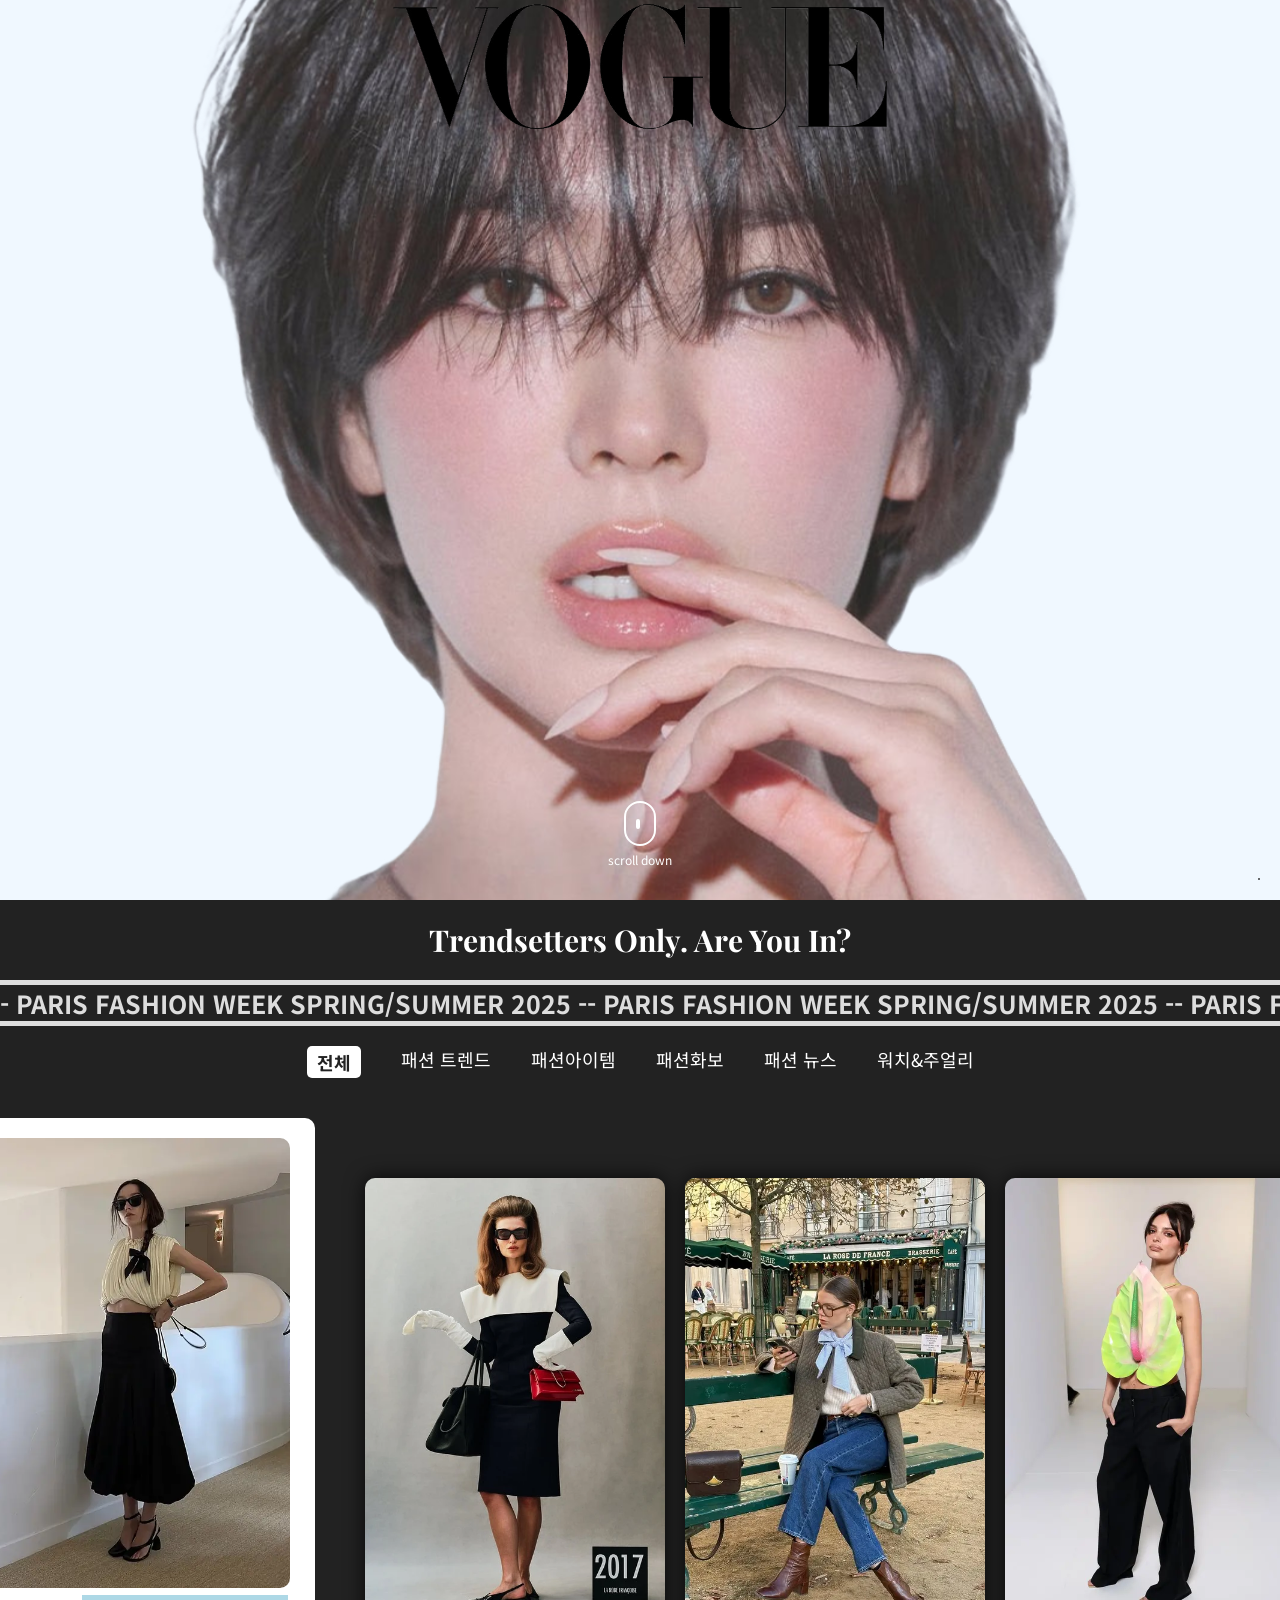
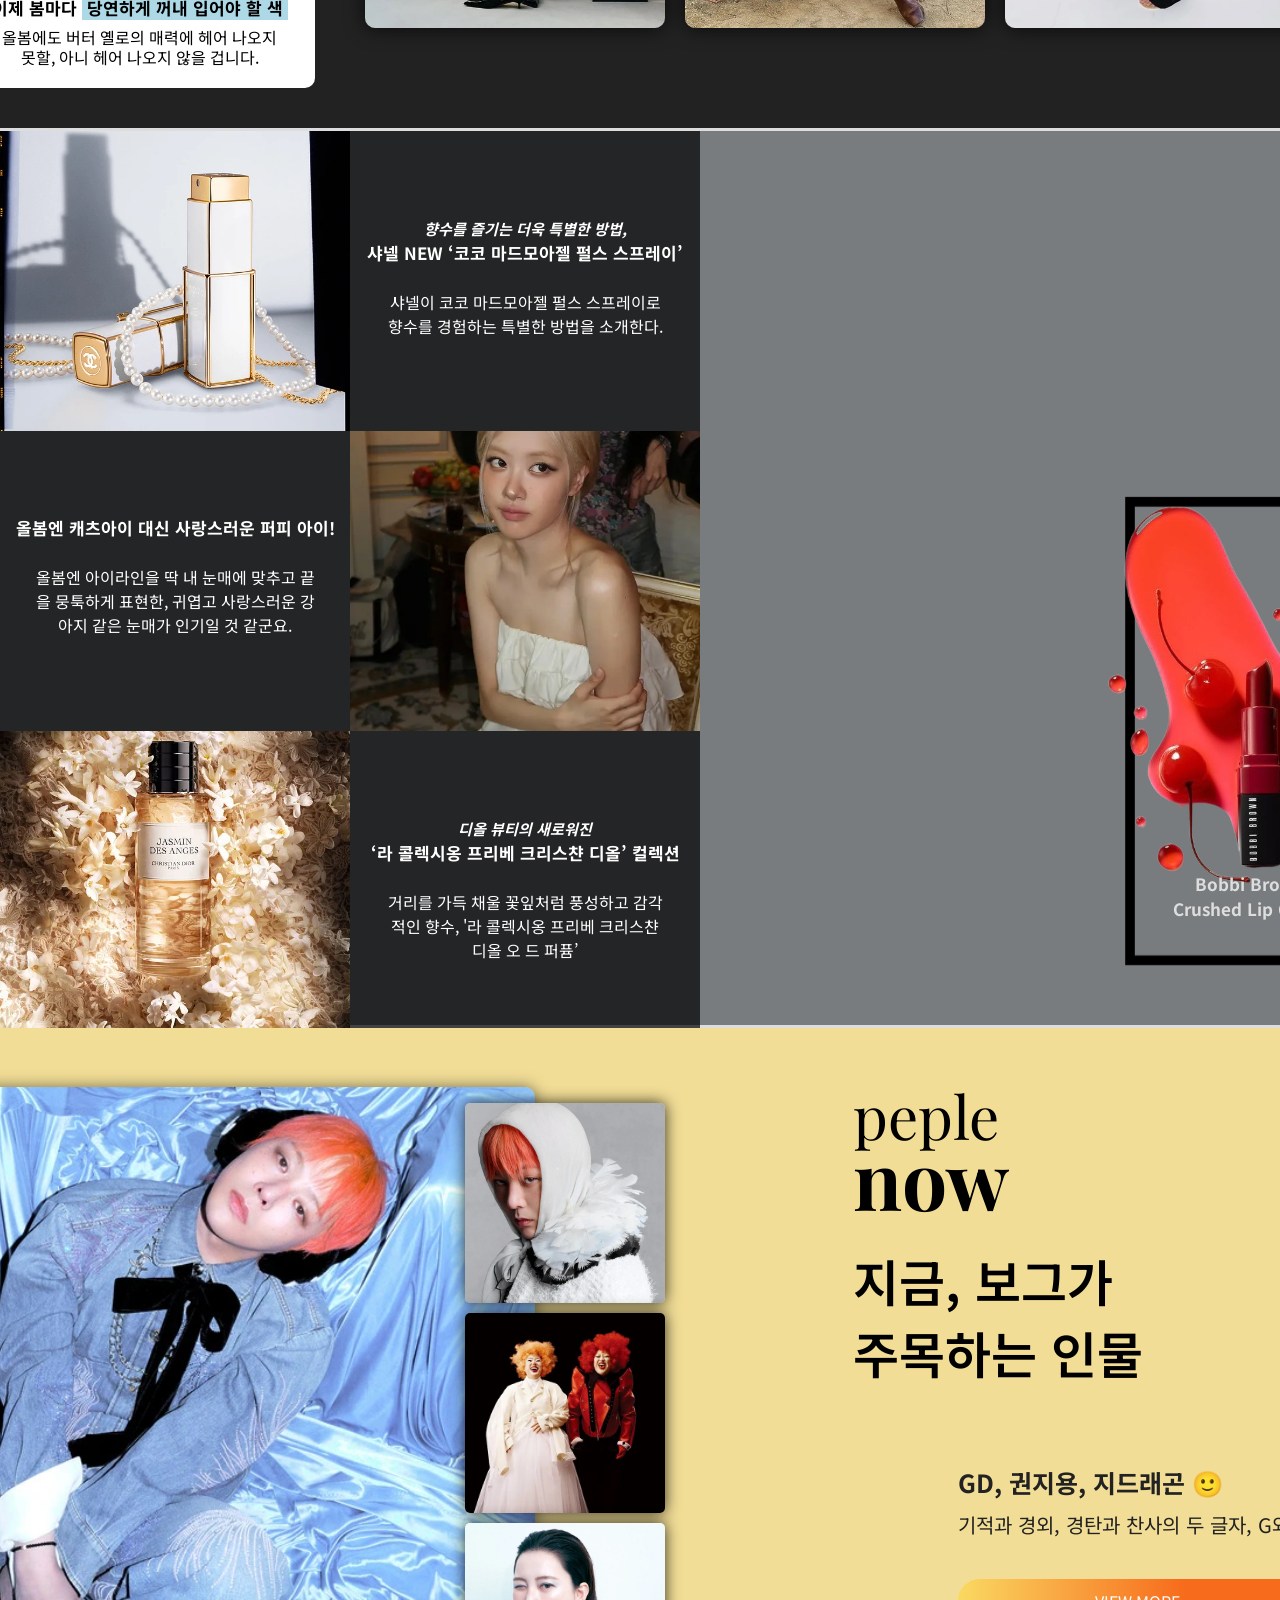
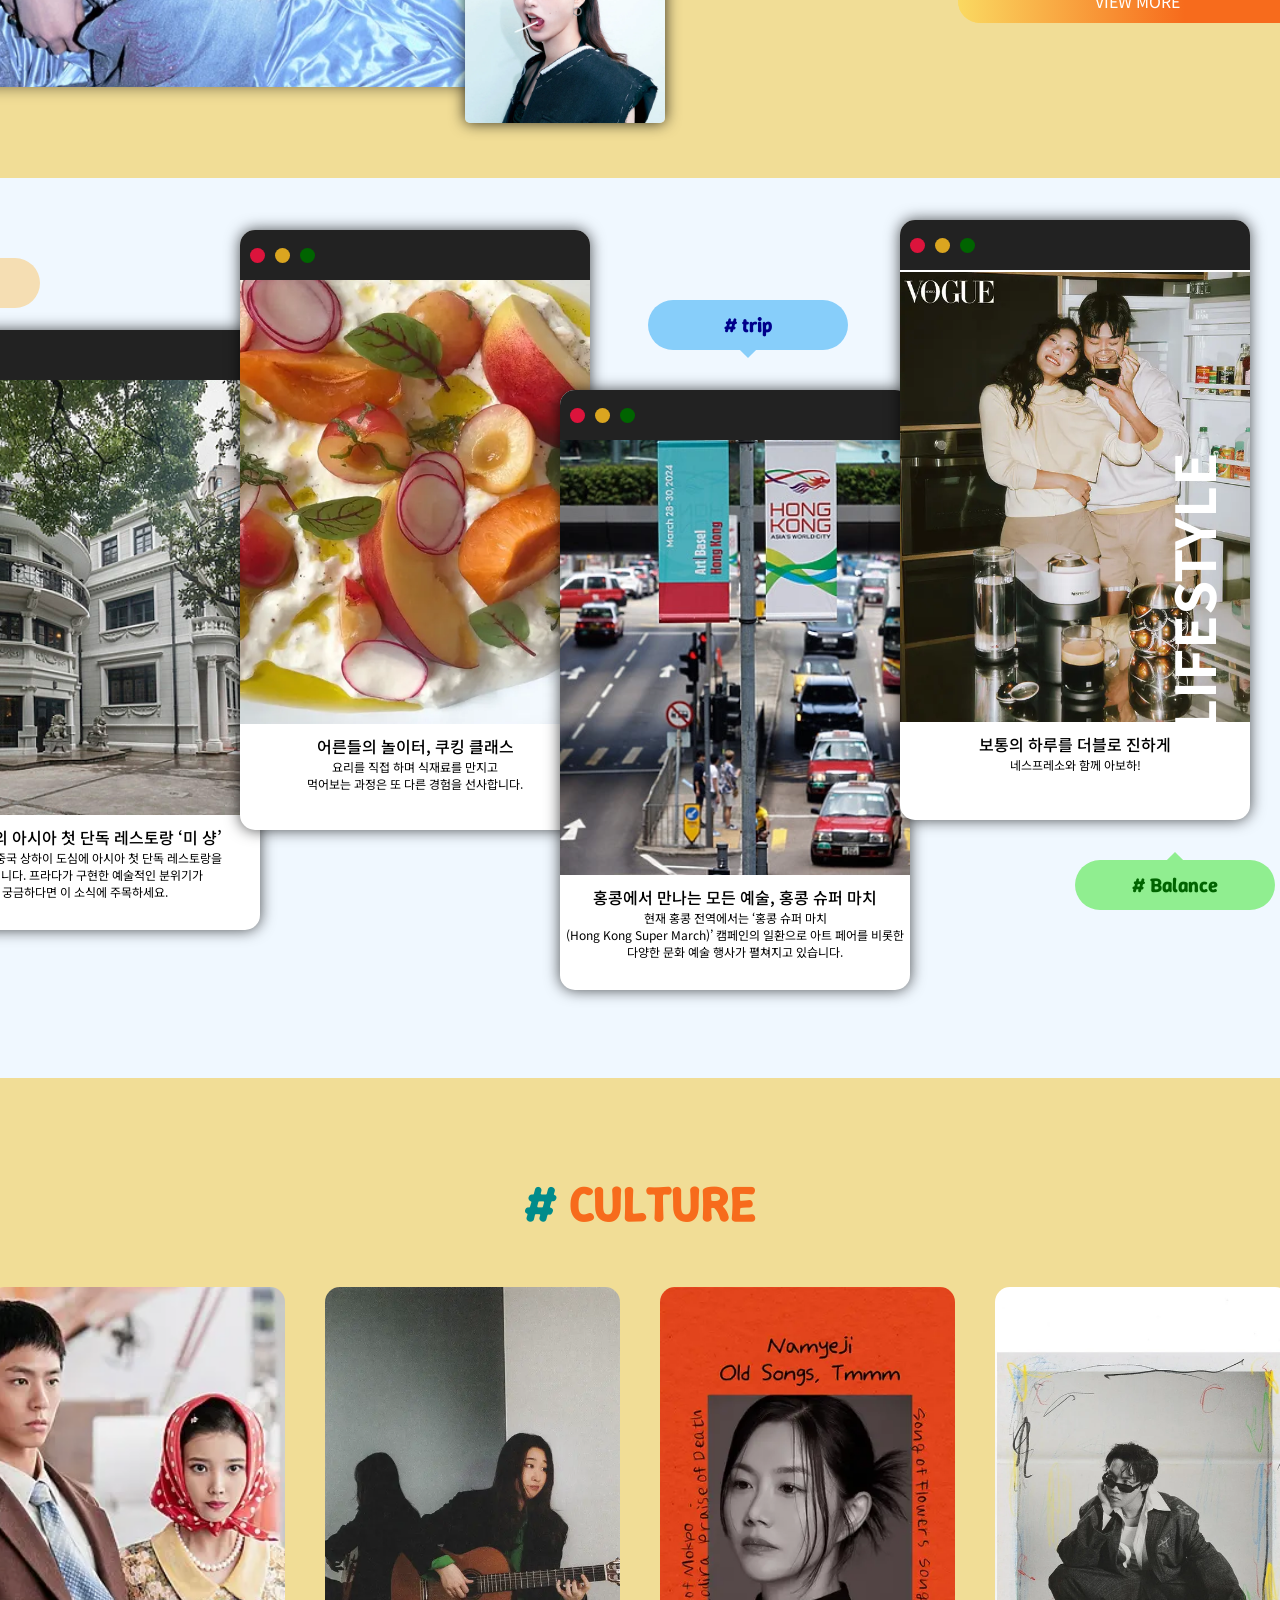
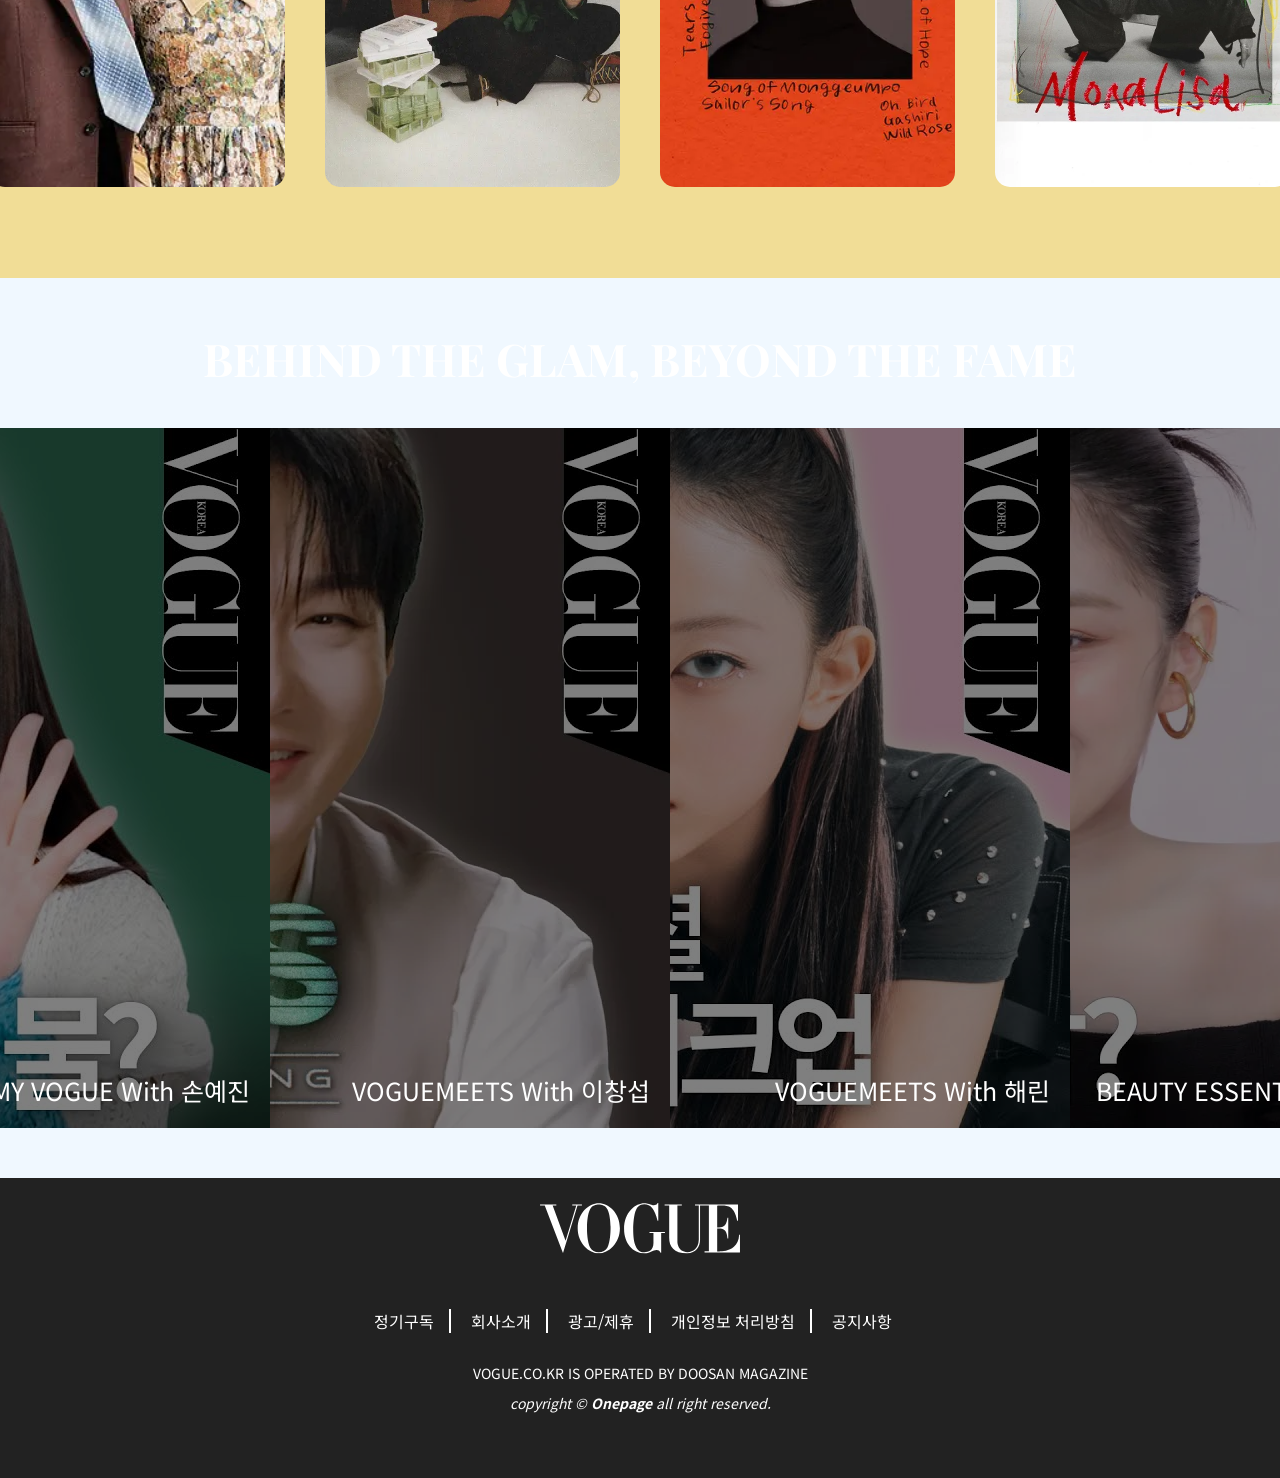
==== commit 38b28b66: "내용 및 소스 정리" ====
--- a/index.html
+++ b/index.html
@@ -6,6 +6,10 @@
   <link rel="stylesheet" href="css/style.css">
 </head>
 <body>
+  <div class="goto-top">
+    <a href="#"><i class='bx bx-up-arrow-alt'></i></a>
+  </div>
+
   <div id="wrap">
     <!-- 인트로 -->
     <header>
@@ -18,34 +22,14 @@
           <img src="image/VOGUE.png" alt="voge">
         </div>
         <ul class="top-menu">
-          <li><a href="#none">FASHION</a></li>
-          <li><a href="#none">BEAUTY</a></li>
-          <li><a href="#none">PEOPLE NOW</a></li>
-          <li><a href="#none">LIFESTYLE</a></li>
-          <li><a href="#none">CULTURE</a></li>
-          <li><a href="#none">VIDEO</a></li>
+          <li><a href="#fashion">FASHION</a></li>
+          <li><a href="#beauty">BEAUTY</a></li>
+          <li><a href="#pepole-now">PEOPLE NOW</a></li>
+          <li><a href="#lifestyle">LIFESTYLE</a></li>
+          <li><a href="#culture">CULTURE</a></li>
+          <li><a href="#video">VIDEO</a></li>
         </ul>
       </nav>
-      <div id="header-inner">
-        <!-- <div class="util-menu">
-          <a href="#none">korea</a>
-          <a href="#none">구독하기</a>
-        </div>
-        <nav>
-          <div class="logo">
-            <img src="image/VOGUE.png" alt="voge">
-          </div>
-          <ul>
-            <li><a href="#none">FASHION</a></li>
-            <li><a href="#none">BEAUTY</a></li>
-            <li><a href="#none">PEOPLE NOW</a></li>
-            <li><a href="#none">LIFESTYLE</a></li>
-            <li><a href="#none">CULTURE</a></li>
-            <li><a href="#none">VIDEO</a></li>
-          </ul>
-        </nav> -->
-        
-      </div>
     </header>
 
     <main>
@@ -99,8 +83,8 @@
             <div class="front">
               <img src="./image/fashion2.webp" alt="패션1">
               <div class="caption-main">
-                <h3>이제 봄마다 당연하게 꺼내 입어야 할 색</h3>
-                <p>올봄에도 버터 옐로의 매력에 헤어 나오지 못할, 아니 헤어 나오지 않을 겁니다.</p>               
+                <h3>이제 봄마다 <mark>당연하게 꺼내 입어야 할 색</mark></h3>
+                <p>올봄에도 버터 옐로의 매력에 헤어 나오지 <br> 못할, 아니 헤어 나오지 않을 겁니다.</p>               
               </div>
             </div>
             <div class="back">
@@ -423,6 +407,17 @@
   </section>
 
   <footer>
+    <div class="small-logo">
+      <img src="image/logo_m.svg" alt="">
+    </div>
+    <ul>
+      <li><a href="#none">정기구독</a></li>
+      <li><a href="#none">회사소개</a></li>
+      <li><a href="#none">광고/제휴</a></li>
+      <li><a href="#none">개인정보 처리방침</a></li>
+      <li><a href="#none">공지사항</a></li>
+    </ul>
+    <p>VOGUE.CO.KR IS OPERATED BY DOOSAN MAGAZINE</p>
     <address>
       copyright &copy; <strong>Onepage</strong> all right reserved.
     </address>
--- a/css/style.css
+++ b/css/style.css
@@ -6,6 +6,19 @@
 @import url('https://fonts.googleapis.com/css2?family=Winky+Sans:ital,wght@0,300..900;1,300..900&display=swap');
 @import url('https://fonts.googleapis.com/css2?family=Oregano:ital@0;1&display=swap');
 
+html{
+  scroll-behavior: smooth}
+
+.goto-top{
+  position: fixed;/* 둥둥 */
+  right: 20px;
+  bottom: 20px;
+  font-size: 38px;
+  border: 1px solid #000;
+  border-radius: 10px;
+  background-color: #fff;
+}
+
 header{
   position: fixed;
   top: 0;
@@ -43,11 +56,27 @@
 #wrap:hover .logo img{
   width: 150px
 }
-#wrap:hover header ul li{
+#wrap:hover header .top-menu li{
   display: block;
-  width: 100%; }
-
-
+  z-index: 100;}
+.top-menu li:hover{
+  font-weight: bold;
+  color: darkorange;
+}
+
+.top-menu li:hover::before{
+  width: 100%;}
+
+.top-menu  li::before{
+  content: '';
+  position: absolute;
+  bottom: -5px;
+  left: 0;
+  width: 0%;
+  height: 5px;
+  transition: 0.5s;
+  background-color: #F1DD96;
+}
 /* 오버레이 -----------------------------------*/
 .overlay {
   position: relative;;
@@ -71,31 +100,25 @@
   /* border: 1px solid #000; */
   animation-iteration-count: 1; 
   animation-fill-mode: forwards; 
-}
+  animation: main-ani 4s infinite alternate;
+}
+
+@keyframes main-ani{
+  0%{transform: translateY(0);}
+  100%{transform: translateY(-30px);}
+}
+
+@keyframes plus{
+  0%{opacity: 0; transform: translateY(0);}
+  50%{transform: translateY(15px);}
+  100%{transform: translateY(0);}
+}
+
 
 .overlay .image img {
   width: 80%;
   max-width: 300px; 
-}
-
-/* 헤더 메뉴  */
-.top-menu li{
-  display: inline-block;
-  width: auto;
-  position: relative;
-  display: flex;
-  justify-content: space-around;
-  /* display: none; */
-}
-.top-menu li::before{
-  content: '';
-  position: absolute;
-  bottom: -5px;
-  left: 0;
-  width: 100%;
-  height: 3px;
-  transition: 0.5s;
-  background-color: #886AEA;
+  align-self: auto;
 }
 
 
@@ -122,14 +145,14 @@
   color: #fff;
   font-size: 30px; 
   font-weight: bold;
-  transition: all 0.3s; 
-  
+  transition: 0.35s;
 }
 
 .overlay .image:hover p {
   width: max-content;
   border-radius: 10px;}
 
+  /*  */
 .overlay .image:hover p::before {
   content: 'Guerlain Kiss Be Glow Oil 258 rose glow';
   font-family: "Oregano", cursive;
@@ -139,63 +162,40 @@
   padding: 10px;
   text-align: center; }
 
-  .overlay .image1:hover p::before{
-    content: 'FENDI - FDD297AUQFF1RXA';}
-  .overlay .image2:hover p::before{
-    content: 'FENDI - FZXD24ATPWF1RX9';}
-  .overlay .image3:hover p::before{
-    content: 'FENDI - Red Wing SS25';}
+.overlay .image1:hover p::before{
+  content: 'FENDI - FDD297AUQFF1RXA';}
+.overlay .image2:hover p::before{
+  content: 'FENDI - FZXD24ATPWF1RX9';}
+.overlay .image3:hover p::before{
+  content: 'FENDI - Red Wing SS25';}
 
     
-    /* 개별 이미지 위치 설정 */
-    .overlay .image1 {
-      top: 20%;
-      left: 10%;
-      
-    }
-    
-    .overlay .image2 {
-      top: 30%;
-      right:10%;
-
-    }
-
-    .overlay .image3 {
-      top: 70%;
-      right:15%;
-
-    }
-
-    .overlay .image4 {
-      top: 60%;
-      left:10%;
-  
-    }
-
-    /* 이미지 순차적으로 나오게 설정 */
-  .overlay .image1 {animation-delay: 0.5s; }
-  .overlay .image2 {animation-delay: 1s;}
-  .overlay .image3 {animation-delay: 1.5s; }
-  .overlay .image4 {animation-delay: 2s;}
-
-@keyframes plus{
-  0%{opacity: 0; transform: translateY(0);}
-  50%{transform: translateY(15px);}
-  100%{transform: translateY(0);}
-}
-
-
-/* 각 이미지에 대한 fadeIn 애니메이션 */
-@keyframes fadeIn {
-  0% {
-    opacity: 1; 
-    transform: translateY(0px); 
-  }
-  100% {
-    opacity: 1;
-    transform: translateY(10px); 
-  }
-}
+  /* 개별 이미지 위치 설정 */
+.overlay .image1 {
+  top: 20%;
+  left: 10%;
+}
+
+.overlay .image2 {
+  top: 30%;
+  right:10%;
+}
+
+.overlay .image3 {
+  top: 70%;
+  right:15%;
+}
+
+.overlay .image4 {
+  top: 60%;
+  left:10%;
+}
+  /* 이미지 순차적으로 나오게 설정 */
+.overlay .image1 {animation-delay: 0.5s; }
+.overlay .image2 {animation-delay: 1s;}
+.overlay .image3 {animation-delay: 1.5s; }
+.overlay .image4 {animation-delay: 2s;}
+
 
 /* 마우스 휠 설정 */
 main{position: relative;
@@ -239,11 +239,33 @@
 }
 
 
-/* fashion */
+/* fashion_______________________*/
+/* 흘러가는 타이틀 */
 @keyframes title-ani{
   0%{transform: translateX(0);}
   100%{transform: translateX(-100%);}
 }
+.fashion-title{
+  border: 5px solid #ddd;
+  border-width: 5px 0;
+  width: 100%;
+  display: flex;
+  white-space: nowrap;
+  font-size: 25px;
+  font-weight: bold;
+  color: #ddd;
+  overflow: hidden;
+}
+.fashion-title .title-wrap{
+  animation: title-ani 10s linear infinite;
+  text-transform: uppercase;
+}
+.fashion-title:hover .title-wrap{
+  animation-play-state: paused;
+  color: #F1DD96;
+  cursor: pointer;
+}
+/* 패션 상단 메뉴 설정  */
 .fashion-menu li{
   display: inline-block;
   width: auto;
@@ -268,7 +290,6 @@
 }
 
 .fashion-menu li:nth-child(1){
-  border: 1px solid #000;
   padding: 3px 10px;
   background-color: #fff;
   color: #222;
@@ -276,36 +297,16 @@
   border-radius: 5px;
 }
 
-
-.fashion-title{
-  border: 5px solid #ddd;
-  border-width: 5px 0;
-  width: 100%;
-  display: flex;
-  white-space: nowrap;
-  font-size: 25px;
-  font-weight: bold;
-  color: #ddd;
-  overflow: hidden;
-}
-.fashion-title .title-wrap{
-  animation: title-ani 10s linear infinite;
-  text-transform: uppercase;
-}
-.fashion-title:hover .title-wrap{
-  animation-play-state: paused;
-  color: #F1DD96;
-  cursor: pointer;
-}
-
 .fashion-items{
   display: flex;
   justify-content: space-between;
   align-items: center;
-  margin: 40px;
+  column-gap: 40px;
   position: relative;
-}
-
+  margin: 40px 0;
+}
+
+/* 360도 돌아가는 카드 */
 .item-left{
   flex: 1;
   /* border: 1px solid #000; */
@@ -313,14 +314,37 @@
   width: 350px;
   padding: 20px;
   height: 570px;
+  border-radius: 10px;
+  transform-style: preserve-3d;
+  transition: 0.5s;
+}
+
+.item-left .front{
   display: flex;
   flex-direction: column;
   justify-content: center;
   align-items: center;
-  margin-right: 100px;
+}
+.front .caption-main{
+  margin-top: 10px;
+  width: 300px;
+  text-align: center;
+  line-height: 1.2;
+}
+.front .caption-main h3{
+  font-size: 17px ;
+  font-weight: bold;
+  margin-bottom: 10px;
+}
+.front .caption-main h3 mark{
+  background-color: lightblue;
+  padding: 0 5px;
+}
+.front img{
+  width: 300px;
+  height: 450px;
+  object-fit: cover;
   border-radius: 10px;
-  transform-style: preserve-3d;
-  transition: 0.5s;
 }
 
 .item-left .back{
@@ -336,6 +360,46 @@
   backface-visibility: hidden;
 }
 
+.item-left .back p{
+  font-size: 18px;
+  text-align: center;
+  margin-top: 20px;
+}
+.item-left .back img{
+  width: 270px;
+  height: 350px;
+}
+.item-left:hover{transform: rotateY(180deg)}
+
+.item-right .fas:hover{
+  transform: translateY(-20px);
+}
+
+.back{
+  border: 1px solid #000;
+  border-width: 20px;
+  border-color: #F1DD96;
+}
+.back-inner{
+  display: flex;
+  flex-direction: column;
+  justify-content: flex-end; 
+  background-color: #fff;
+  border-radius: 10px;
+  margin-top: -10px;
+}
+.back a{
+  /* border: 1px solid #000; */
+  display: block;
+  padding: 10px 90px;
+  margin-top: 5px;
+  text-align: center;
+  border-radius: 30px;
+  background-image: linear-gradient(120deg, #f6d365 0%, #fda085 100%);
+} 
+
+
+/* 우측 카드 3개 */
 .item-right{
   flex: 3;
   display: flex;
@@ -360,9 +424,8 @@
   flex-direction: column;
   justify-content: flex-end;
   align-items: center;
+  gap: 10px;
   color: #fff;
-  overflow: hidden; 
-  text-overflow: ellipsis;
   line-height: 20px;
   background-color: rgba(0, 0, 0, 0.5);
   font-weight: normal;
@@ -370,93 +433,63 @@
   opacity: 0;
 }
 
+.caption a{
+  margin: 30px 0;
+  display: block;
+  padding: 10px 30px;
+  /* border: 1px solid #000; */
+  position: relative;
+  color:#fff;
+  margin-top: 30px;
+}
+
+.caption a::before,
+.caption a:after{
+  content: '';
+  position: absolute;
+  top: 0;
+  left: 0;
+  width: 100%;
+  height: 100%;
+  border: 2px solid #fff;
+  transition: 0.35s;
+}
+
+.caption a:hover:before{
+  transform: translate(-5px, -5px);
+  border-color: lightblue;}
+.caption a:hover:after{
+  transform: translate(5px, 5px);
+  border-color: skyblue;
+}
+
+
 .caption:hover{
   opacity: 1;
 }
-.caption-main{
-  line-height: 1.2;
-}
-.caption-main h3{
-  font-size: 17px ;
-  font-weight: bold;
-}
-.item-left .front img{
-  width: 300px;
-  height: 450px;
-  object-fit: cover;
-}
-
-.item-left .back p{
-  font-size: 18px;
-  text-align: center;
-  margin-top: 20px;
-}
-.item-left .back img{
-  width: 270px;
-  height: 350px;
-}
-.item-left:hover{transform: rotateY(180deg)}
 
 .fas img{
   width: 300px;
   height: 450px;
   object-fit: cover;
 }
-.fas a{
-  display: block;
-  border: 1px solid #fff;
-  display: block;
-  padding: 5px 70px;
-  margin: 20px 0;
-  text-align: center;
-  border-radius: 30px;
-}
-
-.item-right .fas:hover{
-  transform: translateY(-20px);
-}
-
-.back{
-  border: 1px solid #000;
-  border-width: 20px;
-  border-color: #F1DD96;
-}
-.back-inner{
-  display: flex;
-  flex-direction: column;
-  justify-content: flex-end; 
-  background-color: #fff;
-  border-radius: 10px;
-  margin-top: -10px;
-}
-.back a{
-  /* border: 1px solid #000; */
-  display: block;
-  padding: 10px 90px;
-  margin-top: 5px;
-  text-align: center;
-  border-radius: 30px;
-  background-image: linear-gradient(120deg, #f6d365 0%, #fda085 100%);
-} 
 
 
 .caption h4{
   font-size: 18px;
-  margin-bottom: 10px;
   text-align: center;
 }
 
 .caption h4 em{
   font-size: 12px;
-}
-
-.caption p{
-  margin-bottom: 20px;
-  width: 250px;
-}
-
-/* beauty --------------------------------------------------*/
-
+  font-style: normal;
+}
+
+.caption p{width: 250px;}
+
+/* beaty_____________________ */
+
+/* 흘러가는 타이틀 */
 .beauty-title{
   border: 5px solid #ddd;
   border-width: 5px 0;
@@ -480,6 +513,8 @@
   color: #000;
   cursor: pointer;
 }
+
+/* 박스 이미지 설정 */
 .beuty-img {
   width: 400px;
   height: 300px;
@@ -493,12 +528,13 @@
   transition: 0.3s;
 }
 
+/* 박스 버튼 설정 */
 .box .box-btn{
   position: absolute;
   top: 50%;
   left: 50%;
   transform: translate(-50%, -50%);
-  padding: 10px 15px;
+  padding: 10px 20px;
   border-radius: 30px;
   display: block;
   overflow: hidden;
@@ -515,6 +551,24 @@
   background-image: linear-gradient(-225deg, #65379B 0%, #886AEA 53%, #6457C6 100%);
   transition: 0.35s;
 }
+
+/* 박스 문구 설정 */
+.desc h4 {
+  font-size: 17px;
+  font-weight: bold;
+  margin-bottom: 15px;
+}
+.desc h4 em {
+  font-size: 15px;
+  font-weight: bold;
+  margin-bottom: 10px;
+}
+.desc p{
+  padding: 10px;
+  width: 300px;
+}
+
+/* hover effect */
 .box:hover .box-btn{
   opacity: 1;
   box-shadow: 0 0 15px rgba(0, 0, 0, 0.3);
@@ -525,21 +579,9 @@
   transform: scale(1.2);
   filter: grayscale();
 }
-.desc h4 {
-  font-size: 17px;
-  font-weight: bold;
-  margin-bottom: 15px;
-}
-.desc h4 em {
-  font-size: 15px;
-  font-weight: bold;
-  margin-bottom: 10px;
-}
-.desc p{
-  padding: 10px;
-  width: 300px;
-}
-
+
+
+/* 뷰티 메뉴 설정 */
 .beauty-menu li{
   display: inline-block;
   width: auto;
@@ -646,8 +688,6 @@
   cursor: pointer;
 }
 
-
-
 .beauty-card:hover .card-beat{transform: rotateY(180deg);}
 .card-beat a:hover{
   opacity: 1;
@@ -665,7 +705,7 @@
   top: 10%;
   left: 50%;
   transform: translateX(-50%);
-  z-index: 10;
+  z-index: 1;
 }
 
 .people-content img{
@@ -752,10 +792,10 @@
 .people-btn:hover:before{transform: scale(3);}
 
 .thumbnail:hover{
-  box-shadow: inset 15px 15px 15px rgba(0, 0, 0, 0.2),
+  box-shadow: inset 15px 15px 15px rgba(0, 0, 0, 0.5),
   inset -15px -15px 15px white;
   transform: scale(1.2);
-  transition: transform 0.3s ease;
+  transition: 0.3s;
 }
 
 /* 이미지, 텍스트 변경 */
@@ -1170,3 +1210,36 @@
   opacity: 1;
 }
 
+/* footer___________ */
+
+.small-logo img{
+  width: 200px;
+  margin-bottom: 50px;
+  filter: invert(91%) sepia(45%) saturate(1%) hue-rotate(263deg) brightness(115%) contrast(100%);
+}
+
+footer ul{
+  display: flex;
+  column-gap: 20px;
+  margin-bottom: 20px;
+}
+footer ul li{
+  border: none;
+  border-right: 2px solid #fff;
+  padding-right: 15px;
+}
+
+footer ul li:last-child{
+  border-width: 0;
+}
+footer p{
+  margin-top: 10px;
+  font-size: 14px;
+}
+address{
+  font-size: 17px;
+  text-align: center;
+  margin-top: 10px;
+  padding-bottom: 50px;
+  font-size: 14px;
+}
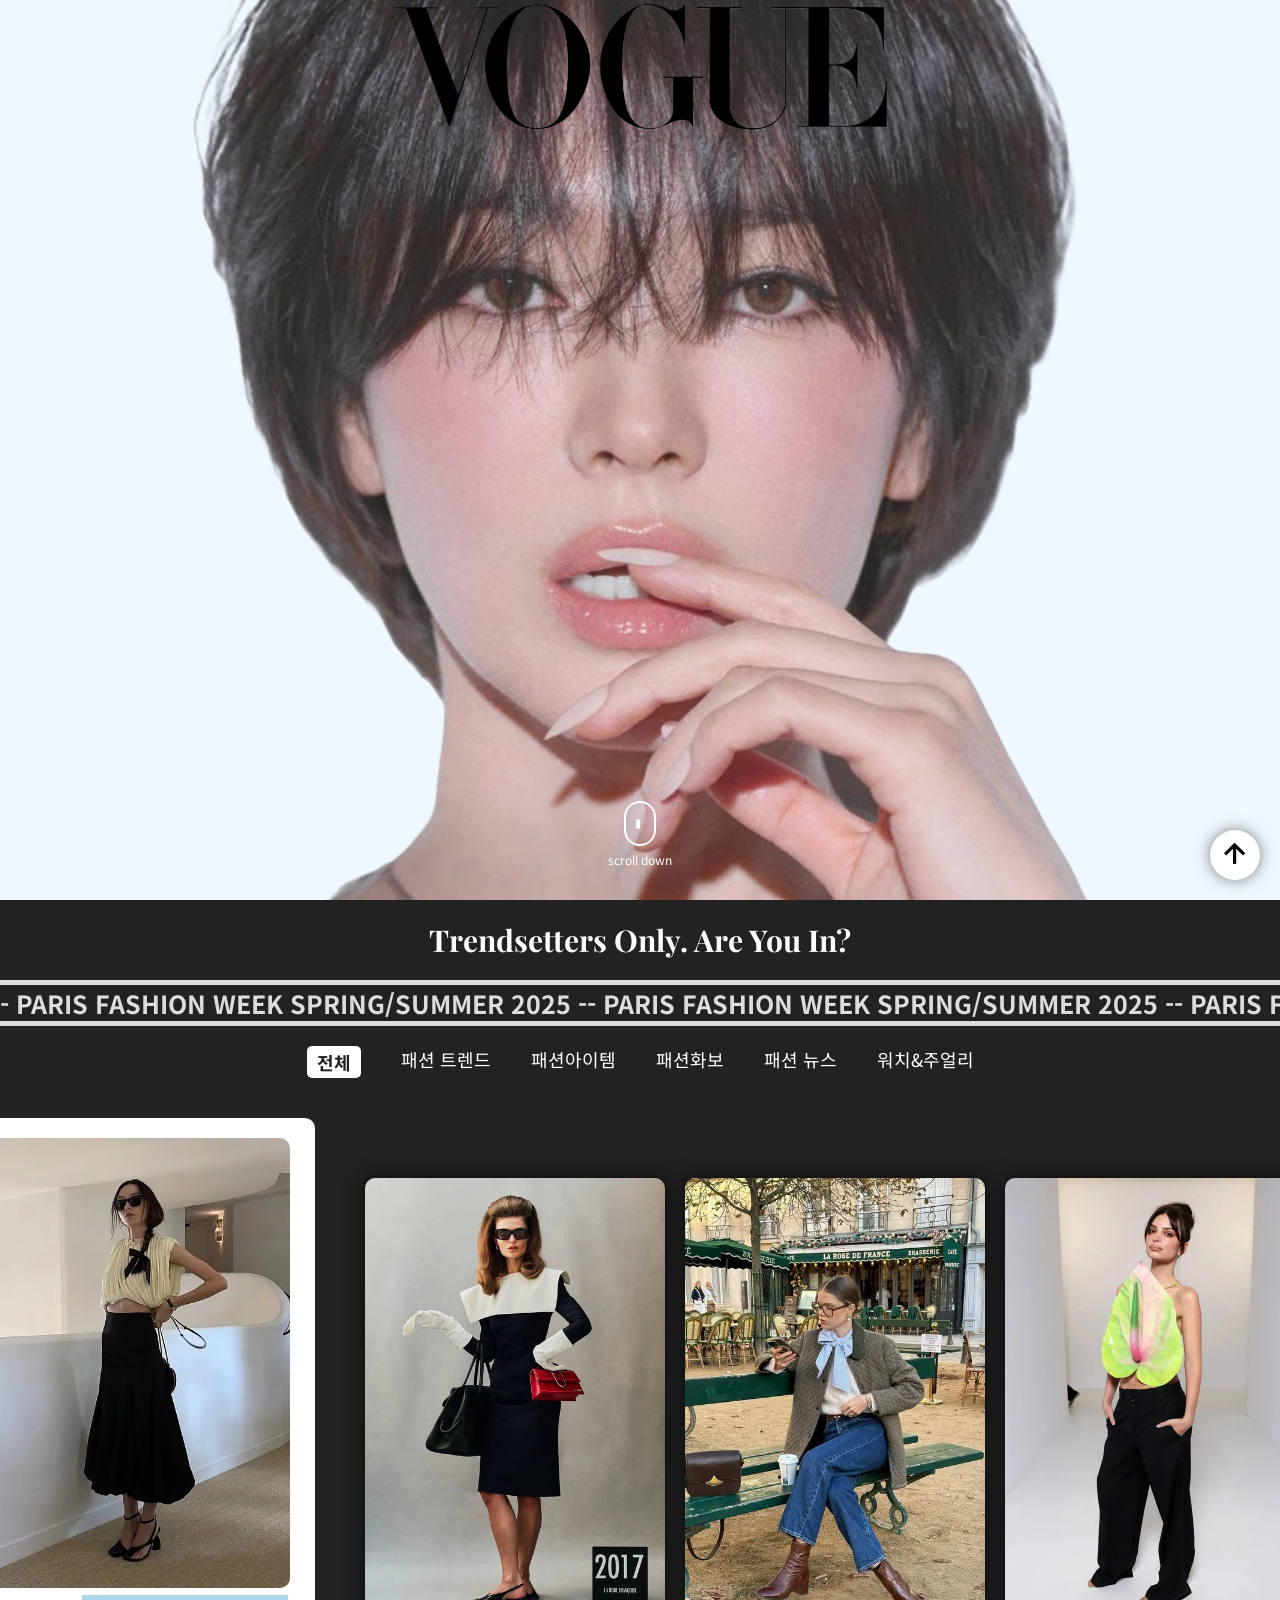
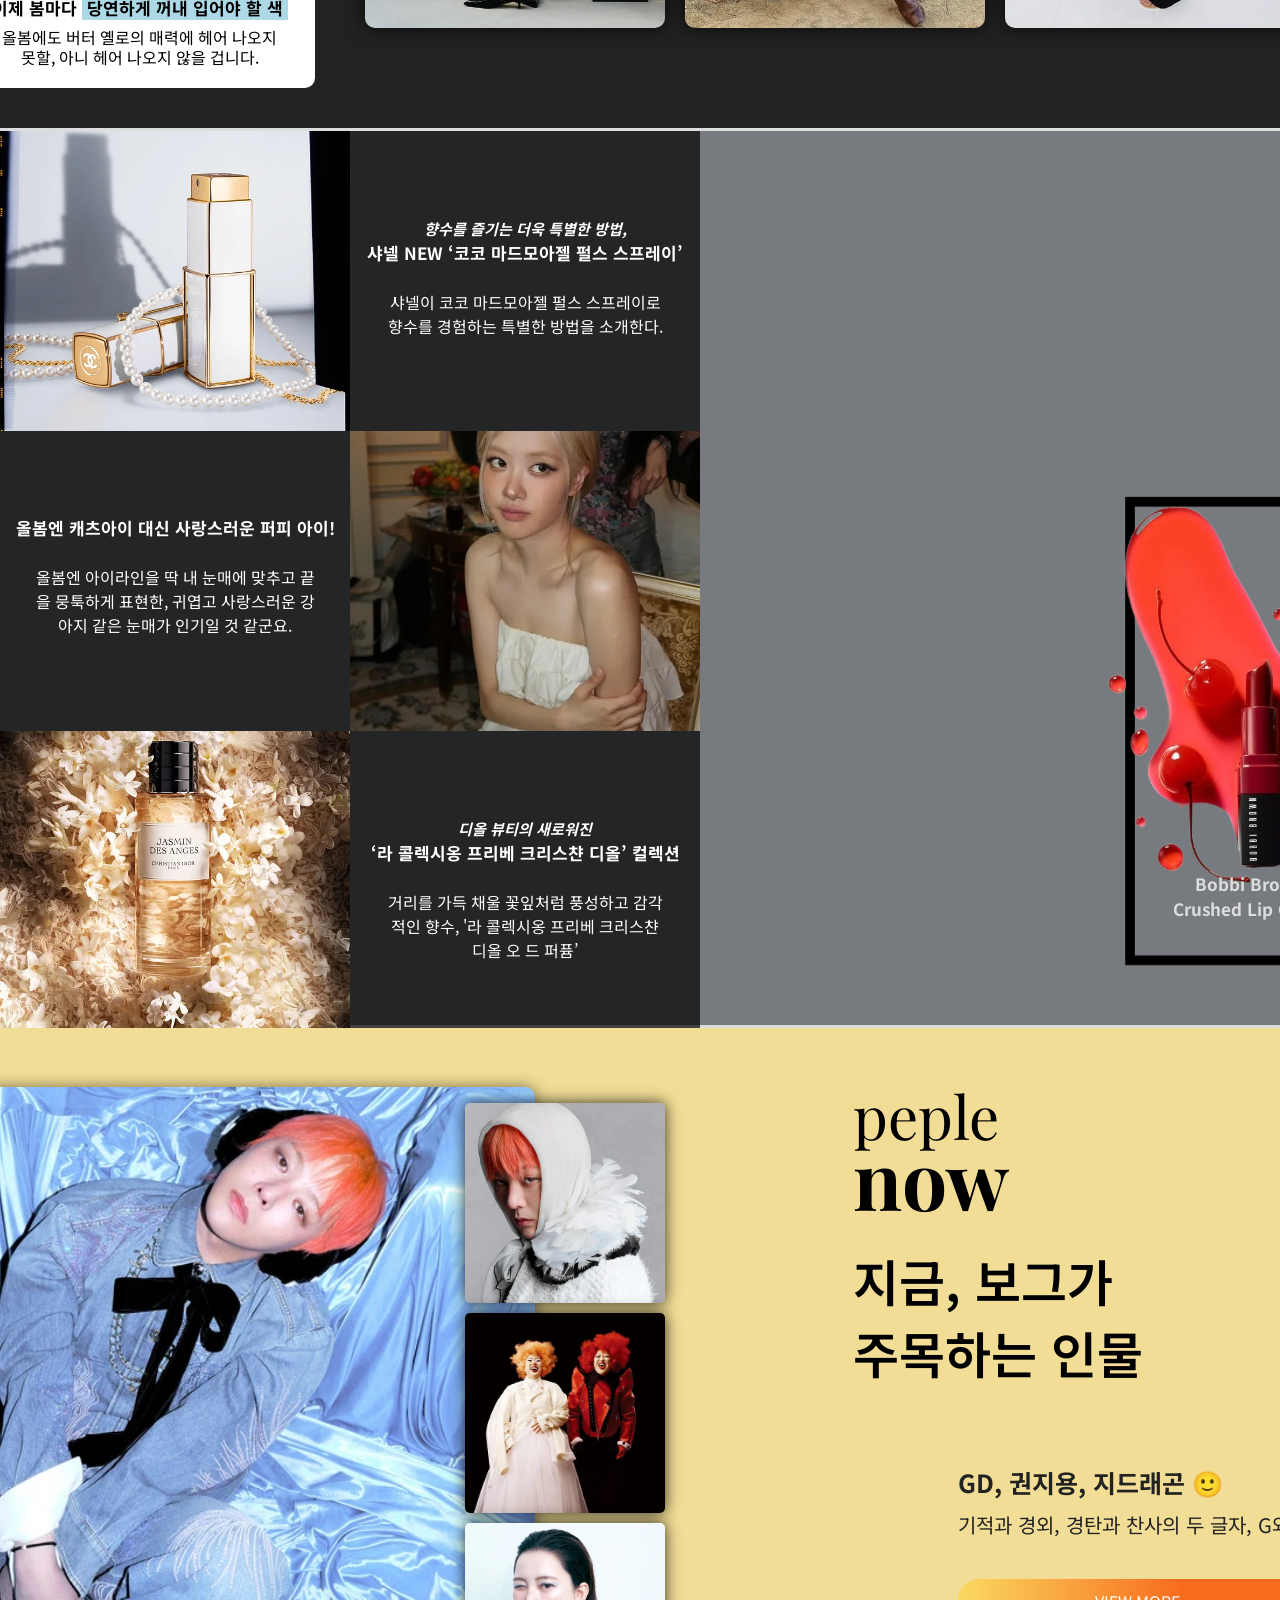
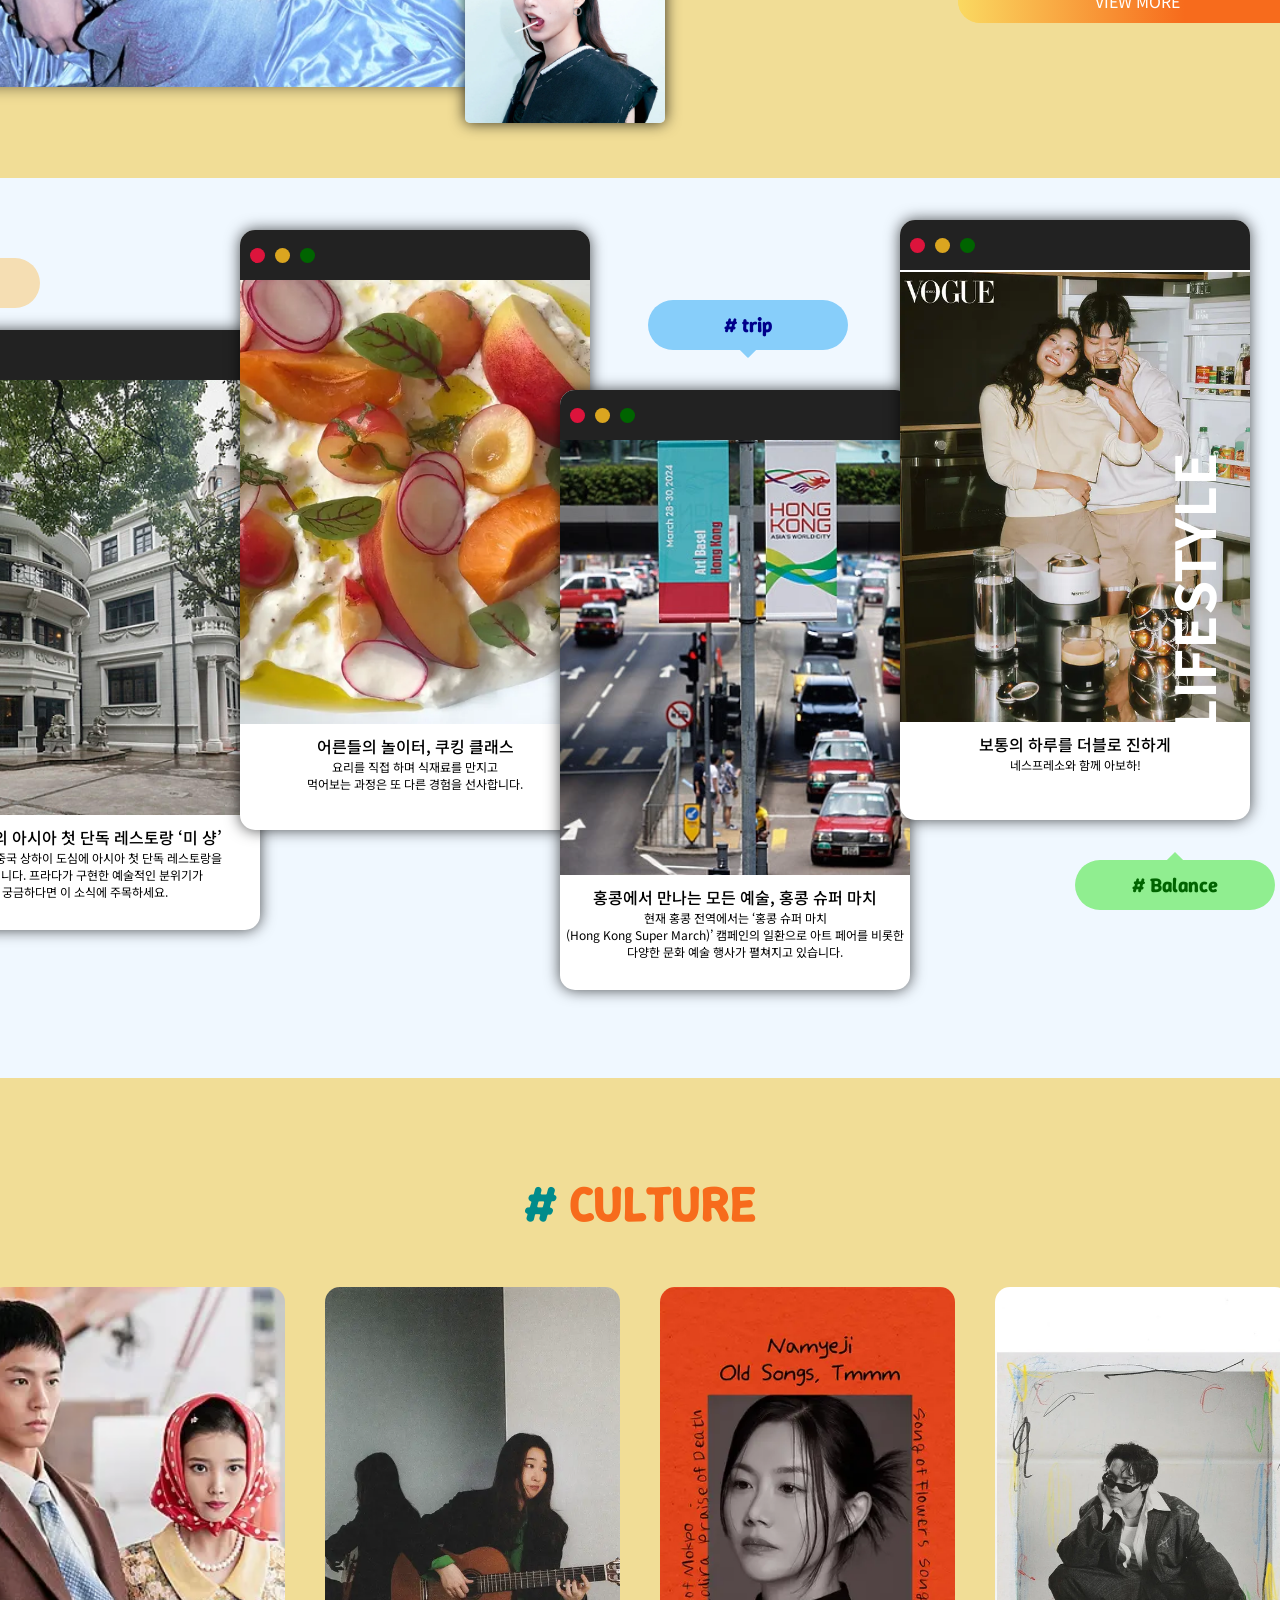
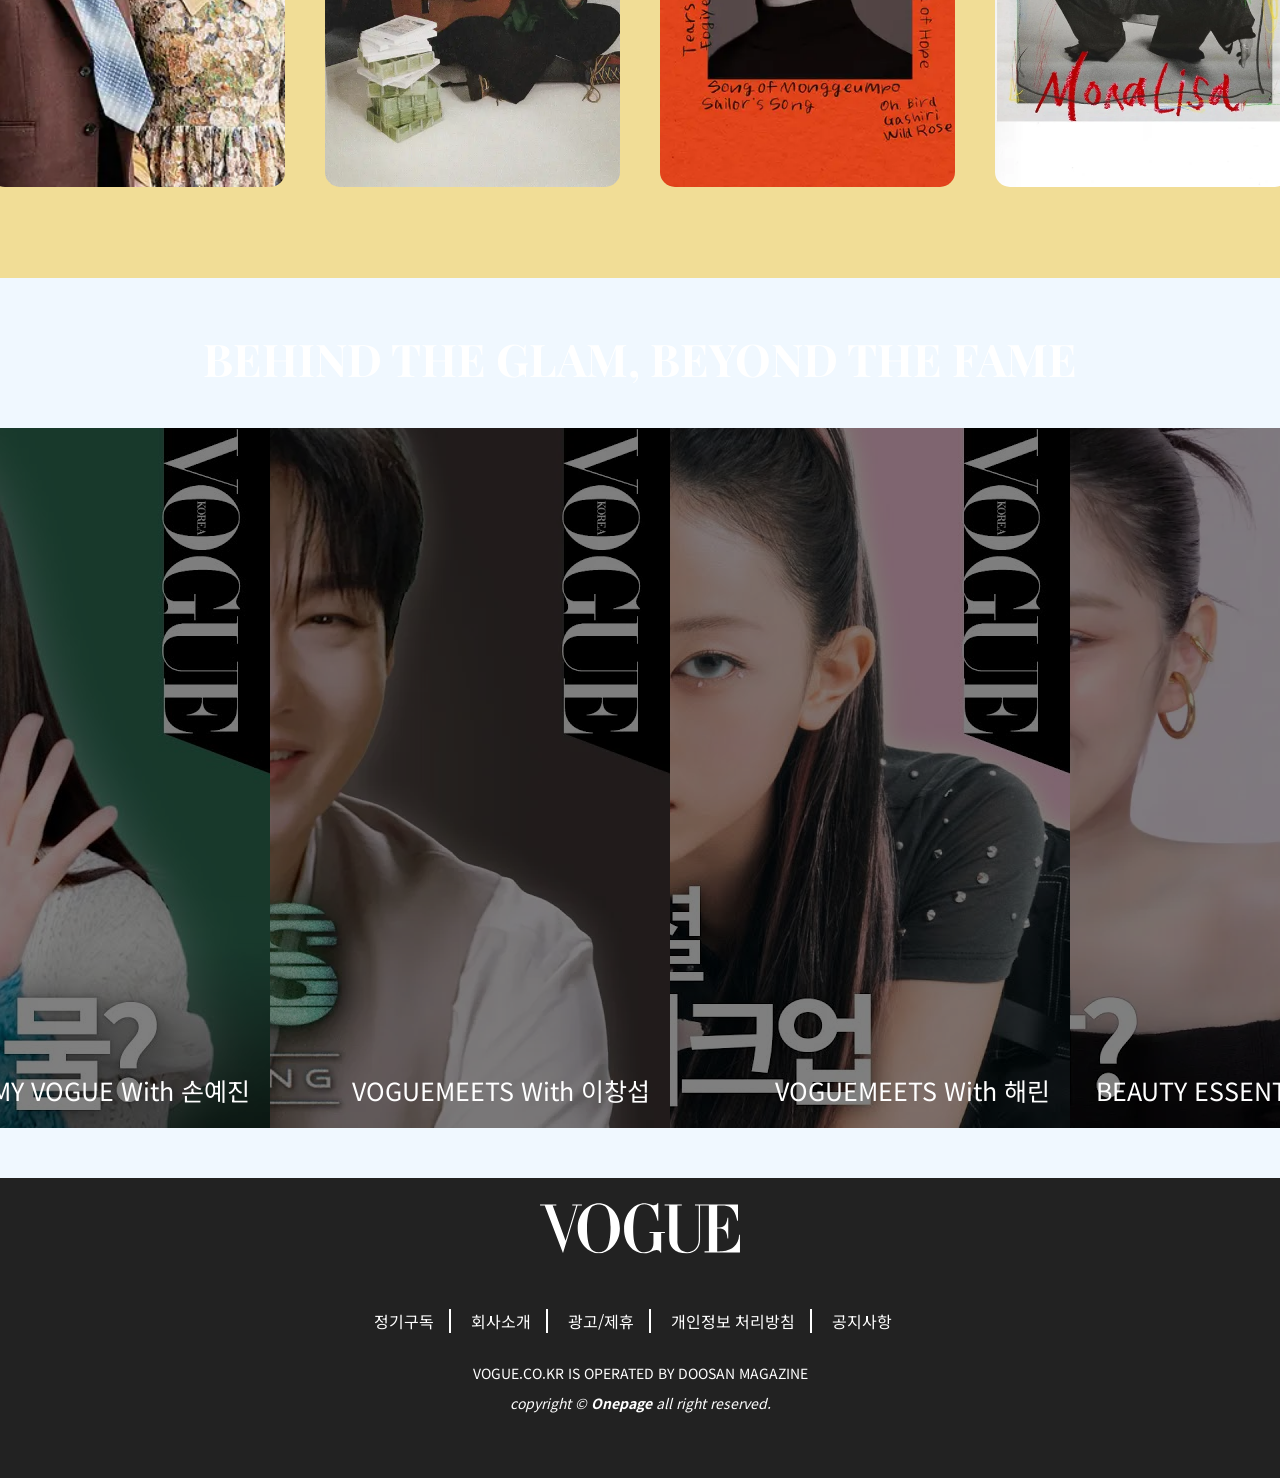
==== commit 922b1264: "go to top 버튼 추가" ====
--- a/index.html
+++ b/index.html
@@ -4,6 +4,7 @@
   <meta charset="UTF-8">
   <title>voge</title>
   <link rel="stylesheet" href="css/style.css">
+  <link href='https://unpkg.com/boxicons@2.1.4/css/boxicons.min.css' rel='stylesheet'>
 </head>
 <body>
   <div class="goto-top">
--- a/css/style.css
+++ b/css/style.css
@@ -9,15 +9,6 @@
 html{
   scroll-behavior: smooth}
 
-.goto-top{
-  position: fixed;/* 둥둥 */
-  right: 20px;
-  bottom: 20px;
-  font-size: 38px;
-  border: 1px solid #000;
-  border-radius: 10px;
-  background-color: #fff;
-}
 
 header{
   position: fixed;
